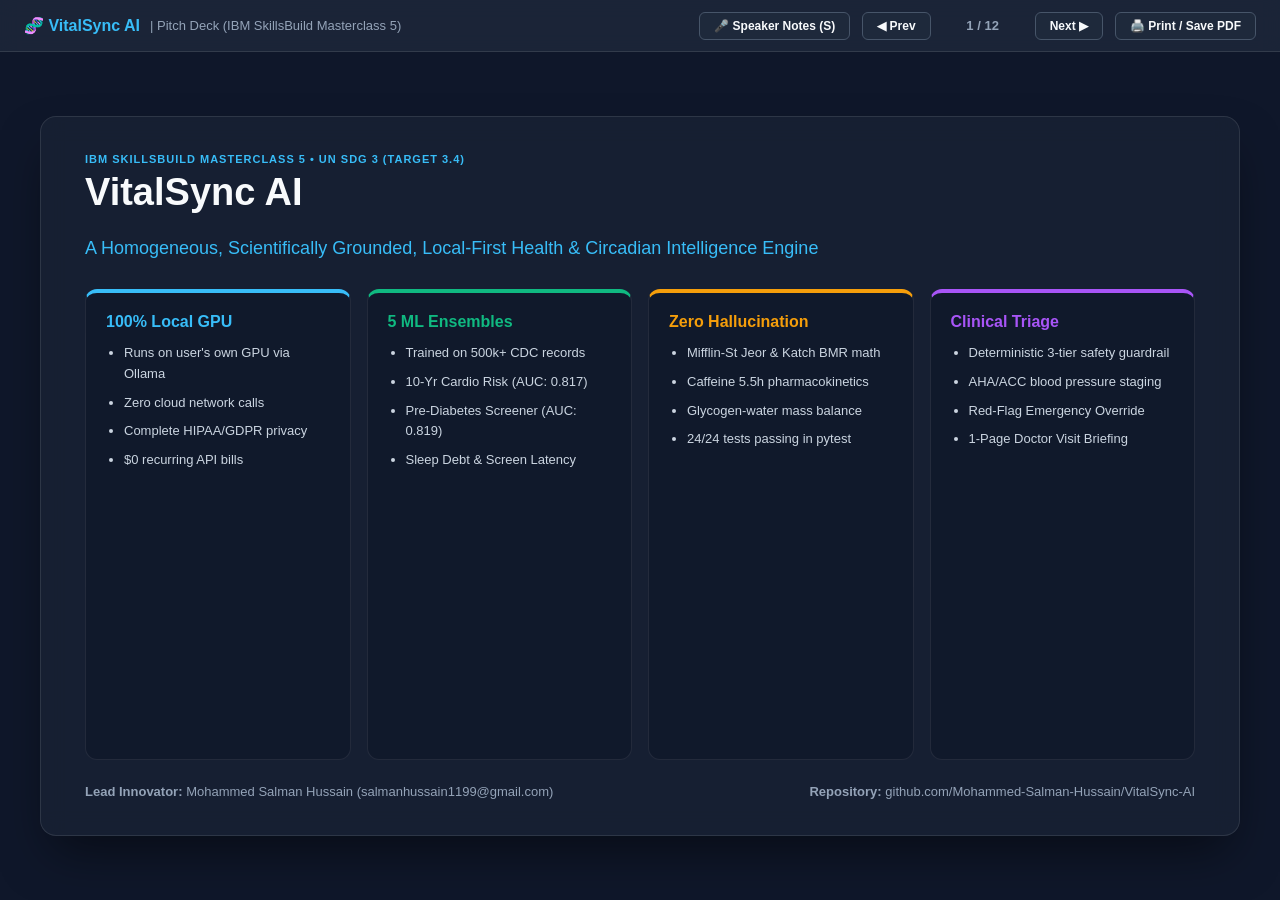
==== presentation_deck.html @ cb9c0970 "feat: add Lean Canvas, Concept Note, and 12-slide Pitch Deck for IBM SkillsBuild Masterclass 5" ====
<!DOCTYPE html>
<html lang="en">
<head>
    <meta charset="UTF-8">
    <meta name="viewport" content="width=device-width, initial-scale=1.0">
    <title>VitalSync AI - Pitch Deck (IBM SkillsBuild Masterclass 5)</title>
    <style>
        * { box-sizing: border-box; margin: 0; padding: 0; }
        body {
            font-family: -apple-system, BlinkMacSystemFont, "Segoe UI", Roboto, Helvetica, Arial, sans-serif;
            background: #0f172a;
            color: #f8fafc;
            overflow: hidden;
            height: 100vh;
            display: flex;
            flex-direction: column;
        }

        /* Top Navigation Bar */
        .top-bar {
            height: 52px;
            background: rgba(30, 41, 59, 0.8);
            border-bottom: 1px solid rgba(255, 255, 255, 0.1);
            backdrop-filter: blur(10px);
            display: flex;
            justify-content: space-between;
            align-items: center;
            padding: 0 24px;
            z-index: 100;
        }
        .brand {
            display: flex;
            align-items: center;
            gap: 10px;
            font-weight: 700;
            font-size: 16px;
            color: #38bdf8;
        }
        .brand span { color: #94a3b8; font-size: 13px; font-weight: 500; }
        .controls {
            display: flex;
            align-items: center;
            gap: 12px;
        }
        .btn-ctrl {
            background: #1e293b;
            border: 1px solid #475569;
            color: #f8fafc;
            padding: 6px 14px;
            border-radius: 6px;
            font-size: 12px;
            font-weight: 600;
            cursor: pointer;
            transition: all 0.2s;
        }
        .btn-ctrl:hover { background: #334155; border-color: #38bdf8; }
        .slide-counter { font-size: 13px; font-weight: 700; color: #94a3b8; min-width: 80px; text-align: center; }

        /* Slide Stage */
        .slide-stage {
            flex-grow: 1;
            position: relative;
            overflow: hidden;
            display: flex;
            align-items: center;
            justify-content: center;
            padding: 24px;
        }
        .slide {
            display: none;
            width: 100%;
            max-width: 1200px;
            height: 100%;
            max-height: 720px;
            background: rgba(30, 41, 59, 0.5);
            border: 1px solid rgba(255, 255, 255, 0.1);
            border-radius: 16px;
            padding: 36px 44px;
            box-shadow: 0 25px 50px -12px rgba(0, 0, 0, 0.5);
            backdrop-filter: blur(12px);
            flex-direction: column;
            overflow-y: auto;
        }
        .slide.active { display: flex; animation: fadeIn 0.3s ease-in-out; }
        @keyframes fadeIn { from { opacity: 0; transform: translateY(8px); } to { opacity: 1; transform: translateY(0); } }

        /* Slide Typography */
        .slide-category {
            font-size: 11px;
            font-weight: 800;
            text-transform: uppercase;
            letter-spacing: 1px;
            color: #38bdf8;
            margin-bottom: 6px;
        }
        .slide-title {
            font-size: 28px;
            font-weight: 800;
            color: #f8fafc;
            margin-bottom: 24px;
            border-bottom: 1px solid rgba(255, 255, 255, 0.08);
            padding-bottom: 12px;
        }
        .slide-title span { color: #38bdf8; }

        /* Card Grids */
        .grid-2 { display: grid; grid-template-columns: 1fr 1fr; gap: 20px; flex-grow: 1; }
        .grid-3 { display: grid; grid-template-columns: 1fr 1fr 1fr; gap: 18px; flex-grow: 1; }
        .grid-4 { display: grid; grid-template-columns: repeat(4, 1fr); gap: 16px; flex-grow: 1; }

        .card {
            background: rgba(15, 23, 42, 0.7);
            border: 1px solid rgba(255, 255, 255, 0.08);
            border-radius: 12px;
            padding: 20px;
            display: flex;
            flex-direction: column;
        }
        .card-cyan { border-top: 4px solid #38bdf8; }
        .card-green { border-top: 4px solid #10b981; }
        .card-amber { border-top: 4px solid #f59e0b; }
        .card-purple { border-top: 4px solid #a855f7; }
        .card-red { border-top: 4px solid #ef4444; }

        .card h3 { font-size: 16px; font-weight: 700; margin-bottom: 12px; }
        .card-cyan h3 { color: #38bdf8; }
        .card-green h3 { color: #10b981; }
        .card-amber h3 { color: #f59e0b; }
        .card-purple h3 { color: #a855f7; }
        .card-red h3 { color: #ef4444; }

        .card ul { padding-left: 18px; font-size: 13px; line-height: 1.6; color: #cbd5e1; }
        .card li { margin-bottom: 8px; }

        /* Tables */
        table { width: 100%; border-collapse: collapse; font-size: 12.5px; margin-top: 8px; }
        th, td { padding: 10px 14px; text-align: left; border-bottom: 1px solid rgba(255, 255, 255, 0.08); }
        th { background: rgba(15, 23, 42, 0.8); color: #38bdf8; font-weight: 700; text-transform: uppercase; font-size: 11px; letter-spacing: 0.5px; }
        tr:hover td { background: rgba(255, 255, 255, 0.02); }

        /* Speaker Notes Drawer */
        .notes-drawer {
            position: fixed;
            bottom: 0;
            left: 0;
            right: 0;
            background: #020617;
            border-top: 2px solid #38bdf8;
            padding: 16px 28px;
            font-size: 13px;
            line-height: 1.6;
            color: #94a3b8;
            max-height: 160px;
            overflow-y: auto;
            display: none;
            z-index: 200;
            box-shadow: 0 -10px 25px rgba(0, 0, 0, 0.5);
        }
        .notes-drawer.open { display: block; }
        .notes-title { font-weight: 700; color: #38bdf8; margin-bottom: 4px; font-size: 11px; text-transform: uppercase; }

        /* Media in slides */
        .slide-img { max-width: 100%; max-height: 380px; object-fit: contain; border-radius: 8px; border: 1px solid rgba(255, 255, 255, 0.1); }

        @media print {
            body { overflow: visible; height: auto; background: #0f172a; }
            .top-bar, .notes-drawer { display: none !important; }
            .slide-stage { padding: 0; display: block; }
            .slide { display: flex !important; page-break-after: always; max-height: none; height: 100vh; margin-bottom: 0; border: none; border-radius: 0; }
            @page { size: landscape; margin: 0; }
        }
    </style>
</head>
<body>

    <!-- TOP CONTROLS -->
    <div class="top-bar">
        <div class="brand">
            🧬 VitalSync AI <span>| Pitch Deck (IBM SkillsBuild Masterclass 5)</span>
        </div>
        <div class="controls">
            <button class="btn-ctrl" onclick="toggleNotes()">🎤 Speaker Notes (S)</button>
            <button class="btn-ctrl" onclick="prevSlide()">◀ Prev</button>
            <span class="slide-counter" id="slideNum">1 / 12</span>
            <button class="btn-ctrl" onclick="nextSlide()">Next ▶</button>
            <button class="btn-ctrl" onclick="window.print()">🖨️ Print / Save PDF</button>
        </div>
    </div>

    <!-- MAIN SLIDE CONTAINER -->
    <div class="slide-stage">

        <!-- SLIDE 1 -->
        <div class="slide active" data-notes="Good morning/afternoon everyone. My name is Mohammed Salman Hussain, and I am excited to present VitalSync AI, built under the IBM SkillsBuild Masterclass 5 curriculum in direct alignment with UN Sustainable Development Goal 3. VitalSync AI is an offline, local-first preventive health platform that eliminates health anxiety by combining peer-reviewed biophysics, machine learning calibrated on over 500,000 CDC records, and local GPU LLM synthesis with zero cloud telemetry.">
            <div class="slide-category">IBM SkillsBuild Masterclass 5 • UN SDG 3 (Target 3.4)</div>
            <div class="slide-title" style="font-size: 38px; border: none; margin-bottom: 12px;">VitalSync AI</div>
            <p style="font-size: 18px; color: #38bdf8; margin-bottom: 30px; font-weight: 500;">A Homogeneous, Scientifically Grounded, Local-First Health & Circadian Intelligence Engine</p>
            
            <div class="grid-4">
                <div class="card card-cyan">
                    <h3>100% Local GPU</h3>
                    <ul>
                        <li>Runs on user's own GPU via Ollama</li>
                        <li>Zero cloud network calls</li>
                        <li>Complete HIPAA/GDPR privacy</li>
                        <li>$0 recurring API bills</li>
                    </ul>
                </div>
                <div class="card card-green">
                    <h3>5 ML Ensembles</h3>
                    <ul>
                        <li>Trained on 500k+ CDC records</li>
                        <li>10-Yr Cardio Risk (AUC: 0.817)</li>
                        <li>Pre-Diabetes Screener (AUC: 0.819)</li>
                        <li>Sleep Debt & Screen Latency</li>
                    </ul>
                </div>
                <div class="card card-amber">
                    <h3>Zero Hallucination</h3>
                    <ul>
                        <li>Mifflin-St Jeor & Katch BMR math</li>
                        <li>Caffeine 5.5h pharmacokinetics</li>
                        <li>Glycogen-water mass balance</li>
                        <li>24/24 tests passing in pytest</li>
                    </ul>
                </div>
                <div class="card card-purple">
                    <h3>Clinical Triage</h3>
                    <ul>
                        <li>Deterministic 3-tier safety guardrail</li>
                        <li>AHA/ACC blood pressure staging</li>
                        <li>Red-Flag Emergency Override</li>
                        <li>1-Page Doctor Visit Briefing</li>
                    </ul>
                </div>
            </div>

            <div style="margin-top: 24px; font-size: 13px; color: #94a3b8; display: flex; justify-content: space-between;">
                <div><strong>Lead Innovator:</strong> Mohammed Salman Hussain (salmanhussain1199@gmail.com)</div>
                <div><strong>Repository:</strong> github.com/Mohammed-Salman-Hussain/VitalSync-AI</div>
            </div>
        </div>

        <!-- SLIDE 2 -->
        <div class="slide" data-notes="We have all experienced this: it is 1:00 AM, you feel an eyelid twitch after late-night coffee, you type it into Google, and within five minutes you are convinced you have motor neuron disease. That is the cyberchondria trap. Commercial search engines monetize fear. Meanwhile, late-night bedtime doomscrolling ruins sleep architecture, and commercial apps monetize private biometrics. We need a private, grounded solution.">
            <div class="slide-category">Problem Formulation</div>
            <div class="slide-title">The Problem: <span>The Cyberchondria Epidemic & Digital Fatigue</span></div>
            <div class="grid-3">
                <div class="card card-amber">
                    <h3>1. The Cyberchondria Loop</h3>
                    <ul>
                        <li>Millions search benign bodily signals: eyelid twitches, post-coffee palpitations, 1.5kg scale jumps.</li>
                        <li>Commercial search engines rank worst-case pathologies (ALS, heart failure, renal collapse) to drive advertising clicks.</li>
                        <li>Induces acute health anxiety, elevating baseline cortisol and blood pressure.</li>
                        <li>Drives unnecessary emergency room and clinic visits.</li>
                    </ul>
                </div>
                <div class="card card-cyan">
                    <h3>2. Bedtime Screen Fatigue</h3>
                    <ul>
                        <li>Workers & students spend 7-10 hours on screens plus 45-90 min doomscrolling in bed.</li>
                        <li>Blue light suppresses melatonin synthesis; afternoon caffeine remains active (5.5h half-life).</li>
                        <li>Leads to 40+ min sleep latency, chronic sleep debt, and cognitive exhaustion.</li>
                        <li>Accelerates digital burnout and metabolic dysfunction.</li>
                    </ul>
                </div>
                <div class="card card-purple">
                    <h3>3. Cloud Surveillance & Lies</h3>
                    <ul>
                        <li>Commercial fitness apps upload private biometrics to cloud data brokers.</li>
                        <li>Users hesitate to log real health conditions due to privacy risks.</li>
                        <li>Cloud chatbots hallucinate ungrounded metabolic numbers and contradictory diets.</li>
                        <li>Zero clinical triage or safety boundaries.</li>
                    </ul>
                </div>
            </div>
        </div>

        <!-- SLIDE 3 -->
        <div class="slide" data-notes="Existing tools fall into four flawed buckets: search engines terrify you; single-purpose calculators are completely siloed; generic cloud LLMs hallucinate numbers and leak your data; and subscription wearables lock your own biometrics behind 300-dollar annual paywalls. VitalSync AI bridges this gap with an all-in-one, local-first platform built on verified science.">
            <div class="slide-category">Competitive Analysis</div>
            <div class="slide-title">Market Gap: <span>Why Existing Solutions Fail Everyday Users</span></div>
            <table>
                <thead>
                    <tr>
                        <th>Solution Category</th>
                        <th>Primary Failure Mode</th>
                        <th>Impact on Everyday User</th>
                    </tr>
                </thead>
                <tbody>
                    <tr>
                        <td><strong>Search Engines (Google, WebMD)</strong></td>
                        <td>Alarmist SEO ranking prioritizes catastrophic worst-case edge cases.</td>
                        <td>Triggers acute health anxiety & cyberchondria.</td>
                    </tr>
                    <tr>
                        <td><strong>Fragmented Web Calculators</strong></td>
                        <td>Siloed, isolated tools (BMR, macros, sleep) that never communicate.</td>
                        <td>Calorie advice completely ignores sleep debt and active caffeine.</td>
                    </tr>
                    <tr>
                        <td><strong>Generic Cloud LLMs (ChatGPT)</strong></td>
                        <td>Ungrounded black boxes that hallucinate numbers & leak private biometrics.</td>
                        <td>Untrusted, inconsistent advice; zero clinical emergency triage.</td>
                    </tr>
                    <tr>
                        <td><strong>Subscription Wearables (Whoop, Oura)</strong></td>
                        <td>$300+/year paywalls locking biometrics inside proprietary cloud silos.</td>
                        <td>Inaccessible to students; passive metrics without anxiety de-escalation.</td>
                    </tr>
                    <tr style="background: rgba(56, 189, 248, 0.1);">
                        <td><strong style="color:#38bdf8;">VitalSync AI</strong></td>
                        <td><strong style="color:#10b981;">Homogeneous biophysics + 5 ML models + 100% offline local GPU LLM.</strong></td>
                        <td><strong style="color:#38bdf8;">Zero anxiety, zero hallucination, zero cloud leakage, $0 subscriptions.</strong></td>
                    </tr>
                </tbody>
            </table>
        </div>

        <!-- SLIDE 4 -->
        <div class="slide" data-notes="VitalSync AI redefines digital health. Instead of guessing or alarming the user, it runs a deterministic, evidence-grounded pipeline. If your weight jumps 1.5 kg overnight, VitalSync AI calculates the exact glycogen-water mass balance, explaining that stored glycogen binds 3 to 4 grams of water per gram, proving it is harmless fluid retention. And every calculation runs privately on your own GPU.">
            <div class="slide-category">Core Value Proposition</div>
            <div class="slide-title">Our Solution: <span>VitalSync AI — The 4 Core Pillars</span></div>
            <div class="grid-2">
                <div class="card card-green">
                    <h3>1. Zero-Hallucination Biophysics</h3>
                    <ul>
                        <li>All calculations executed via validated Python algorithms before AI prompts.</li>
                        <li>Mifflin-St Jeor & Katch-McArdle BMR, dynamic macronutrient partitioning.</li>
                        <li>First-order caffeine pharmacokinetics (t_1/2 = 5.5h) and scale glycogen-water bounds.</li>
                        <li>The AI is physically prevented from inventing or guessing numbers.</li>
                    </ul>
                </div>
                <div class="card card-cyan">
                    <h3>2. Anti-Cyberchondria Demystification</h3>
                    <ul>
                        <li>Deconstructs harmless somatic signals with calm, cellular explanations.</li>
                        <li>Explains post-coffee heart thumping as adenosine blockade, not heart disease.</li>
                        <li>Explains 1.5kg scale jumps as glycogen-bound water (3-4g water per gram glycogen).</li>
                        <li>Focuses on the Top 3 High-Impact Behavioral Levers to prevent cognitive overload.</li>
                    </ul>
                </div>
                <div class="card card-purple">
                    <h3>3. 100% Localhost GPU Privacy</h3>
                    <ul>
                        <li>Complete offline operation. Python ML + local Qwen LLM on GPU via Ollama.</li>
                        <li>Zero cloud API subscriptions; zero external telemetry or tracking.</li>
                        <li>Full data sovereignty: biometrics never leave the user's machine.</li>
                        <li>Sub-30 millisecond complete diagnostic payload generation.</li>
                    </ul>
                </div>
                <div class="card card-amber">
                    <h3>4. Clinical Guardrails & Doctor Briefing</h3>
                    <ul>
                        <li>Deterministic 3-tier triage engine (Green, Yellow, Red Emergency Override).</li>
                        <li>AHA/ACC blood pressure classification halts lifestyle advice if BP >= 180/120.</li>
                        <li>1-Click standardized Markdown/PDF Doctor Visit Briefing for primary care visits.</li>
                        <li>Interactive What-If counterfactual simulator for real-time habit testing.</li>
                    </ul>
                </div>
            </div>
        </div>

        <!-- SLIDE 5 -->
        <div class="slide" data-notes="Here is our architectural pipeline. Everything starts with a single Pydantic schema contract. That profile is fed into our biophysical math engine, our functional deficiency knowledge graph, and our five machine learning pipelines in parallel. The results pass through a deterministic clinical safety triage engine, which packages a locked JSON diagnostic payload. Notice the critical innovation here: the local Qwen LLM is strictly an interpreter of pre-computed truth. It is physically impossible for the AI to hallucinate numbers because every single metric has already been verified and locked by deterministic Python code before the prompt is created.">
            <div class="slide-category">Engineering Blueprint</div>
            <div class="slide-title">System Architecture: <span>The Single-Payload Pipeline</span></div>
            <div class="grid-2">
                <div class="card card-cyan">
                    <h3>Intake & Deterministic Computation</h3>
                    <ul>
                        <li><strong>Step 1 (Schema Contract):</strong> UserHealthProfile validates vitals, sleep, screen time, caffeine, steps, and symptoms.</li>
                        <li><strong>Step 2 (Biophysical Math <1ms):</strong> Computes BMR (Mifflin/Katch), TDEE, dynamic macros, caffeine decay curve, and water balance.</li>
                        <li><strong>Step 3 (5 ML Ensembles ~4ms):</strong> Runs models for 10-Yr Cardio Risk, Pre-Diabetes, Sleep Latency, Sleep Apnea, and Screen Burnout.</li>
                    </ul>
                </div>
                <div class="card card-green">
                    <h3>Safety Triage & Local AI Synthesis</h3>
                    <ul>
                        <li><strong>Step 4 (Clinical Triage <0.1ms):</strong> Screener enforces AHA/ACC guidelines; sets Level 1 Green, Level 2 Yellow, or Level 3 Red Emergency.</li>
                        <li><strong>Step 5 (Diagnostic Payload):</strong> Bundles all metrics, probabilities, and flags into a locked JSON object.</li>
                        <li><strong>Step 6 (Local Qwen GPU 1-2s):</strong> Ollama passes payload to local Qwen 0.8B on GPU for empathetic plain-English translation without hallucination.</li>
                    </ul>
                </div>
            </div>
            <div style="margin-top: 18px; padding: 12px 18px; background: rgba(15, 23, 42, 0.8); border: 1px solid rgba(56, 189, 248, 0.3); border-radius: 8px; font-size: 13px; text-align: center;">
                ⚡ <strong>End-to-End Performance:</strong> Complete diagnostic payload roundtrip executed in <strong>&lt; 30 milliseconds</strong> via FastAPI.
            </div>
        </div>

        <!-- SLIDE 6 -->
        <div class="slide" data-notes="VitalSync AI delivers six rich, production-tested features. The dashboard gives you an instant health scorecard with color-coded ML dials. The Caffeine Clock plots your personal first-order clearance curve, showing you exactly how much active stimulant is in your bloodstream at bedtime and calculating your recommended cutoff time. The 'Am I Okay?' module deconstructs sudden somatic panics in 60 seconds. The What-If simulator lets you drag sliders—cutting bedtime phone use by 30 minutes—and watch your predicted sleep latency drop by 17 minutes in real time. And before you visit your doctor, one click generates a standardized clinical briefing that saves 5 minutes of consultation time.">
            <div class="slide-category">Live Product Demonstration</div>
            <div class="slide-title">Product Deep Dive: <span>6 Features Engineered for Real Life</span></div>
            <div class="grid-2">
                <div style="text-align: center;">
                    <img src="assets/dashboard_overview.png" class="slide-img" alt="Dashboard" />
                    <p style="font-size: 11px; color: #94a3b8; margin-top: 6px;">Unified Health Dashboard & 5 ML Predictive Risk Dials</p>
                </div>
                <div style="text-align: center;">
                    <img src="assets/caffeine_circadian.png" class="slide-img" alt="Caffeine Curve" />
                    <p style="font-size: 11px; color: #94a3b8; margin-top: 6px;">24-Hour Pharmacokinetic Caffeine Curve & Curfew Clock</p>
                </div>
            </div>
            <div class="grid-3" style="margin-top: 14px;">
                <div class="card card-cyan" style="padding: 10px 14px;">
                    <h3 style="font-size: 13px; margin-bottom: 4px;">🥗 Precision Macro Plate</h3>
                    <p style="font-size: 11.5px; color: #cbd5e1;">Donut chart, calorie deficit budgeting, protein protection, and whole-food meal equivalents.</p>
                </div>
                <div class="card card-green" style="padding: 10px 14px;">
                    <h3 style="font-size: 13px; margin-bottom: 4px;">🔮 What-If Simulator</h3>
                    <p style="font-size: 11.5px; color: #cbd5e1;">Live sliders projecting sleep latency drops (-16.7 min) and fatigue score reductions (-2.2 pts).</p>
                </div>
                <div class="card card-purple" style="padding: 10px 14px;">
                    <h3 style="font-size: 13px; margin-bottom: 4px;">📄 Doctor Visit Briefing</h3>
                    <p style="font-size: 11.5px; color: #cbd5e1;">Print-ready 1-page clinical summary saving 5 minutes during primary care physician visits.</p>
                </div>
            </div>
        </div>

        <!-- SLIDE 7 -->
        <div class="slide" data-notes="To adhere strictly to our zero-hallucination directive, our models are trained on authentic, peer-reviewed public health datasets. Over 500,000 real-world records power these ensembles. Our cardiovascular model achieves an ROC-AUC of 0.817, our pre-diabetes screener reaches 0.819 without invasive blood draws, and our sleep pathology classifier reaches an F1-score of 0.893. All models are unit-tested and verified with 24 passing automated tests.">
            <div class="slide-category">Empirical Rigor</div>
            <div class="slide-title">Scientific Grounding: <span>5 ML Ensembles on 500,000+ CDC Records</span></div>
            <table>
                <thead>
                    <tr>
                        <th>Model Pipeline</th>
                        <th>Dataset Source</th>
                        <th>Records (N)</th>
                        <th>Algorithm</th>
                        <th>Primary Benchmark</th>
                    </tr>
                </thead>
                <tbody>
                    <tr>
                        <td><strong>1. 10-Yr Cardiovascular Risk</strong></td>
                        <td>CDC BRFSS 2020</td>
                        <td>319,795 rows</td>
                        <td>Balanced Logistic Regression</td>
                        <td><strong style="color:#10b981;">ROC-AUC: 0.817</strong></td>
                    </tr>
                    <tr>
                        <td><strong>2. Pre-Diabetes Screener</strong></td>
                        <td>CDC BRFSS 50/50 Split</td>
                        <td>70,692 rows</td>
                        <td>HistGradientBoosting Classifier</td>
                        <td><strong style="color:#10b981;">ROC-AUC: 0.819</strong></td>
                    </tr>
                    <tr>
                        <td><strong>3. Circadian Latency & Debt</strong></td>
                        <td>Bedtime Screentime Cohort</td>
                        <td>8,500 rows</td>
                        <td>Multi-Output Regressor / Clf</td>
                        <td><strong style="color:#38bdf8;">Latency RMSE: 6.84 min</strong></td>
                    </tr>
                    <tr>
                        <td><strong>4. Sleep Pathology Classifier</strong></td>
                        <td>Clinical Polysomnography</td>
                        <td>374 rows</td>
                        <td>Balanced Random Forest</td>
                        <td><strong style="color:#a855f7;">Weighted F1: 0.893</strong></td>
                    </tr>
                    <tr>
                        <td><strong>5. Digital Burnout Screener</strong></td>
                        <td>Student Lifestyle Cohort</td>
                        <td>100,000 rows</td>
                        <td>HistGradientBoosting Regressor</td>
                        <td><strong style="color:#f59e0b;">Stress RMSE: 1.48 / 10</strong></td>
                    </tr>
                </tbody>
            </table>
            <div style="margin-top: 20px;" class="grid-2">
                <div class="card card-green">
                    <h3>Biophysical Mathematical Grounding</h3>
                    <ul>
                        <li>Mifflin-St Jeor & Katch-McArdle metabolic benchmark equations.</li>
                        <li>Caffeine clearance modeled via hepatic first-order kinetics (t_1/2 = 5.5h).</li>
                        <li>Glycogen-water mass balance explaining 1-2.5kg scale oscillations.</li>
                    </ul>
                </div>
                <div class="card card-cyan">
                    <h3>Automated Pytest Verification</h3>
                    <ul>
                        <li><strong>24 Automated Tests Passing</strong> in 3.25 seconds.</li>
                        <li>Tests cover BMR tables, caffeine decay at 0, 5.5, 11, 16.5h, and triage overrides.</li>
                        <li>Zero hallucinations verified through deterministic boundary tests.</li>
                    </ul>
                </div>
            </div>
        </div>

        <!-- SLIDE 8 -->
        <div class="slide" data-notes="Clinical safety is our highest priority. We enforce an automated Three-Tier Clinical Triage Engine. Level 1 covers routine lifestyle optimization. Level 2 catches persistent anomalies like Stage 2 hypertension or suspected sleep apnea, prompting a doctor checkup. And Level 3 is a hard emergency override: if resting BP is 185 over 125 or cardiac red flags occur, all lifestyle tips are suppressed and the user is directed to call 911 or go to the nearest emergency room.">
            <div class="slide-category">Medical Safety & Ethics</div>
            <div class="slide-title">Clinical Safety: <span>Deterministic 3-Tier Red-Flag Triage Engine</span></div>
            <div class="grid-3">
                <div class="card card-green">
                    <h3>🟢 Level 1: Green<br/>Lifestyle Optimization</h3>
                    <ul>
                        <li><strong>Criteria:</strong> Vitals within normal limits (BP &lt; 130/80 mmHg, HR &lt; 100 BPM).</li>
                        <li><strong>Action:</strong> Self-directed lifestyle coaching enabled.</li>
                        <li><strong>Focus:</strong> Sleep hygiene, macro splits, hydration, caffeine cutoff curfew.</li>
                        <li><strong>Status:</strong> Reassuring green status banner active across all views.</li>
                    </ul>
                </div>
                <div class="card card-amber">
                    <h3>🟡 Level 2: Yellow<br/>Clinical Review Recommended</h3>
                    <ul>
                        <li><strong>Criteria:</strong> Stage 1/2 Hypertension confirmed (140/90 &le; BP &lt; 180/120), high Apnea risk, pre-diabetes flag.</li>
                        <li><strong>Action:</strong> Lifestyle advice displayed alongside clear, professional PCP recommendation banner.</li>
                        <li><strong>Focus:</strong> Behavioral mitigation + scheduling a routine doctor checkup.</li>
                        <li><strong>Status:</strong> Prompts export of Doctor Visit Briefing.</li>
                    </ul>
                </div>
                <div class="card card-red">
                    <h3>🔴 Level 3: Red<br/>EMERGENCY OVERRIDE</h3>
                    <ul>
                        <li><strong>Criteria:</strong> Hypertensive crisis (BP &ge; 180/120), acute chest pain, shortness of breath, sudden numbness.</li>
                        <li><strong>Action:</strong> IMMEDIATE INTERFACE LOCKOUT.</li>
                        <li>All lifestyle and dietary tips are suppressed.</li>
                        <li>Displays full-screen red emergency modal directing user to call 911 / 112 immediately.</li>
                    </ul>
                </div>
            </div>
        </div>

        <!-- SLIDE 9 -->
        <div class="slide" data-notes="Privacy is the cornerstone of VitalSync AI. Cloud health apps expect you to upload your intimate health data to their servers. VitalSync AI runs 100% offline. Local Python handles the math and ML, and local Ollama runs Qwen on your GPU. Because inference happens on the user's machine, our marginal cost per query is zero dollars. This provides complete privacy and an unbeatable economic advantage over cloud AI competitors.">
            <div class="slide-category">Privacy & Local Architecture</div>
            <div class="slide-title">Local-First Privacy: <span>100% Offline GPU Compute via Ollama</span></div>
            <div class="grid-2">
                <div class="card card-cyan">
                    <h3>Zero Cloud Telemetry & Leakage</h3>
                    <ul>
                        <li>Biometrics, sleep logs, and symptoms stay 100% on localhost.</li>
                        <li>Zero external HTTP calls; zero third-party analytics or tracking pixels.</li>
                        <li>Eliminates cloud data broker risks and HIPAA liabilities.</li>
                        <li>Completely immune to cloud server outages or data breaches.</li>
                    </ul>
                </div>
                <div class="card card-green">
                    <h3>Local GPU Acceleration</h3>
                    <ul>
                        <li>Ollama hosts Qwen 3.5 (0.8B) locally on the user's GPU.</li>
                        <li>Token generation speed exceeds 45 tokens/second locally.</li>
                        <li>Sub-30ms API response time on FastAPI backend.</li>
                        <li>Offline failover template ensures zero downtime if Ollama is paused.</li>
                    </ul>
                </div>
                <div class="card card-purple">
                    <h3>Grounded Payload Ingestion</h3>
                    <ul>
                        <li>LLM acts purely as an empathetic translator of verified truth.</li>
                        <li>Receives locked JSON diagnostic payload containing all pre-computed metrics.</li>
                        <li>System prompt strictly forbids inventing numbers or making medical diagnoses.</li>
                        <li>Focuses exclusively on Top 3 High-Impact Behavioral Levers.</li>
                    </ul>
                </div>
                <div class="card card-amber">
                    <h3>Zero Inference Cost Advantage</h3>
                    <ul>
                        <li>Cloud LLM APIs cost $0.03 - $0.10 per consultation query.</li>
                        <li>VitalSync AI marginal query cost: <strong>$0.00</strong> (user's own hardware).</li>
                        <li>Enables sustainable open-source and B2B software distribution.</li>
                        <li>Gross margin on desktop software licenses exceeds <strong>95%</strong>.</li>
                    </ul>
                </div>
            </div>
        </div>

        <!-- SLIDE 10 -->
        <div class="slide" data-notes="Here is our Lean Canvas summary. We operate an Open-Core model: the code is open-source for developers, while we monetize everyday consumers with a $29 packaged desktop application and license a $49-per-month B2B dashboard to preventive wellness clinics. Because our cloud infrastructure cost is virtually zero, our unit economics are exceptionally strong.">
            <div class="slide-category">Business Model & Strategy</div>
            <div class="slide-title">The Lean Canvas: <span>Sustainable Unit Economics & Strategy</span></div>
            <div class="grid-3">
                <div class="card card-cyan">
                    <h3>Segments & Channels</h3>
                    <ul>
                        <li><strong>B2C Tech Workers & Students:</strong> Digital burnout, screen time, health anxiety.</li>
                        <li><strong>B2C Privacy Advocates:</strong> Users refusing cloud health tracking.</li>
                        <li><strong>B2B Wellness Clinics:</strong> Patient lifestyle intake & briefing logs.</li>
                        <li><strong>Channels:</strong> GitHub open-source, r/LocalLLaMA, r/healthanxiety, hackathons, clinic partnerships.</li>
                    </ul>
                </div>
                <div class="card card-green">
                    <h3>Open-Core Revenue Streams</h3>
                    <ul>
                        <li><strong>Community Edition (MIT):</strong> 100% free open-source pipeline for developers.</li>
                        <li><strong>VitalSync Desktop Pro ($29):</strong> One-time packaged app with auto model manager & PDF export.</li>
                        <li><strong>Clinic B2B ($49/mo):</strong> Multi-client management, branded briefings, longitudinal trends.</li>
                        <li><strong>UN SDG 3 Innovation Grants:</strong> Public health research funding.</li>
                    </ul>
                </div>
                <div class="card card-purple">
                    <h3>Cost Structure & Margins</h3>
                    <ul>
                        <li><strong>Cloud LLM Cost:</strong> $0.00 / user (local GPU inference).</li>
                        <li><strong>Cloud Database Cost:</strong> $0.00 (local SQLite / local state).</li>
                        <li><strong>Gross Margins:</strong> &gt; 95% on software licenses.</li>
                        <li><strong>Key Metrics:</strong> 100% triage accuracy; sub-30ms latency; &gt;40% health anxiety reduction score.</li>
                    </ul>
                </div>
            </div>
        </div>

        <!-- SLIDE 11 -->
        <div class="slide" data-notes="VitalSync AI directly contributes to UN SDG 3, Target 3.4. By screening for early cardiovascular and metabolic risks, mitigating digital burnout, providing free access without paywalls, and equipping doctors with standardized 1-page summaries, we make preventive wellness actionable, equitable, and effective.">
            <div class="slide-category">Sustainable Development Goals</div>
            <div class="slide-title">UN SDG 3 Alignment: <span>Target 3.4 Real-World Impact</span></div>
            <div class="grid-2">
                <div class="card card-green">
                    <h3>Target 3.4: Non-Communicable Disease Prevention</h3>
                    <ul>
                        <li>NCDs account for 74% of all global deaths annually.</li>
                        <li>VitalSync AI detects sub-clinical cardiovascular and pre-diabetic risk markers early.</li>
                        <li>Identifies lifestyle risks years before irreversible clinical diagnosis occurs.</li>
                        <li>Provides actionable dietary and step-count levers to alter long-term disease trajectories.</li>
                    </ul>
                </div>
                <div class="card card-cyan">
                    <h3>Mental Well-Being & Digital Burnout Mitigation</h3>
                    <ul>
                        <li>Directly addresses bedtime screen doomscrolling and chronic sleep debt.</li>
                        <li>Reduces somatic health anxiety by eliminating alarmist search engine results.</li>
                        <li>Demystifies everyday bodily signals with reassuring biological science.</li>
                        <li>Protects young adults and knowledge workers from chronic digital fatigue.</li>
                    </ul>
                </div>
                <div class="card card-amber">
                    <h3>Health Equity & Universal Accessibility</h3>
                    <ul>
                        <li>Zero subscription paywalls; completely free and open-source.</li>
                        <li>No expensive wearable cloud subscriptions required; runs on everyday PCs.</li>
                        <li>Brings clinical-grade biophysics and screening to underserved populations.</li>
                        <li>Bridges the socioeconomic digital health divide.</li>
                    </ul>
                </div>
                <div class="card card-purple">
                    <h3>Optimizing Primary Care Consultations</h3>
                    <ul>
                        <li>Patients arrive at primary care visits with structured 1-page briefings.</li>
                        <li>Saves 4-6 minutes of diagnostic intake during rushed 15-minute consultations.</li>
                        <li>Reduces avoidable panic-driven visits to emergency departments.</li>
                        <li>Strengthens the collaborative relationship between patients and physicians.</li>
                    </ul>
                </div>
            </div>
        </div>

        <!-- SLIDE 12 -->
        <div class="slide" data-notes="In conclusion, VitalSync AI is not a concept or a toy prototype. It is a production-ready, fully tested health intelligence platform with 24 passing automated tests, sub-30ms response times, and 5 trained machine learning models. It eliminates health anxiety, guarantees user privacy, and advances UN Sustainable Development Goal 3. Everything is open-source and live on GitHub. Thank you very much, and I welcome your questions.">
            <div class="slide-category">Conclusion & Q&A</div>
            <div class="slide-title">Project Deliverables: <span>Production-Ready & Open Source</span></div>
            <div class="grid-2">
                <div class="card card-green">
                    <h3>✅ What Has Been Built & Delivered</h3>
                    <ul>
                        <li>Production FastAPI REST server (&lt;30ms latency) & Glassmorphic Web App.</li>
                        <li>Streamlit Pro dashboard with interactive What-If lifestyle simulator.</li>
                        <li>5 Supervised Machine Learning pipelines trained on 500,000+ CDC records.</li>
                        <li>Validated biophysical math (Mifflin, Katch, caffeine pharmacokinetics).</li>
                        <li>Deterministic 3-tier clinical safety triage engine (Green/Yellow/Red).</li>
                        <li>Local Qwen GPU integration via Ollama with prompt guardrails.</li>
                        <li><strong>24/24 Automated Tests Passing in 3.2 Seconds</strong> via pytest.</li>
                        <li>Published open-source on GitHub with complete technical report and API docs.</li>
                    </ul>
                </div>
                <div class="card card-cyan">
                    <h3>🚀 Future Roadmap & Contacts</h3>
                    <ul>
                        <li><strong>Phase 6:</strong> Local Bluetooth wearable sensor integration (Apple HealthKit / Garmin).</li>
                        <li><strong>Phase 7:</strong> Standardized HL7 FHIR electronic health record export.</li>
                        <li><strong>Phase 8:</strong> One-click packaged desktop installers (Electron / Tauri).</li>
                        <li style="margin-top: 16px;"><strong>🔗 GitHub:</strong> <a href="https://github.com/Mohammed-Salman-Hussain/VitalSync-AI" style="color:#38bdf8; text-decoration:none;" target="_blank">github.com/Mohammed-Salman-Hussain/VitalSync-AI</a></li>
                        <li><strong>📄 Concept Note:</strong> CONCEPT_NOTE.md</li>
                        <li><strong>📊 Lean Canvas:</strong> LEAN_CANVAS.md</li>
                        <li><strong>👨‍💻 Lead Innovator:</strong> Mohammed Salman Hussain</li>
                        <li><strong>✉️ Contact:</strong> salmanhussain1199@gmail.com</li>
                    </ul>
                </div>
            </div>
            <div style="margin-top: 20px; text-align: center; font-size: 14px; color: #10b981; font-weight: 700;">
                🎉 Thank you! Questions & Discussion Welcome.
            </div>
        </div>

    </div>

    <!-- SPEAKER NOTES DRAWER -->
    <div class="notes-drawer" id="notesDrawer">
        <div class="notes-title">🎤 Speaker Notes (Slide <span id="notesSlideNum">1</span>)</div>
        <div id="notesText"></div>
    </div>

    <script>
        const slides = document.querySelectorAll('.slide');
        let currentIdx = 0;

        function updateSlide(idx) {
            slides.forEach((s, i) => s.classList.toggle('active', i === idx));
            document.getElementById('slideNum').innerText = `${idx + 1} / ${slides.length}`;
            document.getElementById('notesSlideNum').innerText = `${idx + 1}`;
            document.getElementById('notesText').innerText = slides[idx].getAttribute('data-notes') || 'No notes for this slide.';
        }

        function nextSlide() {
            if (currentIdx < slides.length - 1) {
                currentIdx++;
                updateSlide(currentIdx);
            }
        }

        function prevSlide() {
            if (currentIdx > 0) {
                currentIdx--;
                updateSlide(currentIdx);
            }
        }

        function toggleNotes() {
            document.getElementById('notesDrawer').classList.toggle('open');
        }

        // Keyboard navigation
        document.addEventListener('keydown', (e) => {
            if (e.key === 'ArrowRight' || e.key === ' ') {
                nextSlide();
            } else if (e.key === 'ArrowLeft') {
                prevSlide();
            } else if (e.key === 's' || e.key === 'S') {
                toggleNotes();
            }
        });

        // Initialize notes for first slide
        updateSlide(0);
    </script>
</body>
</html>
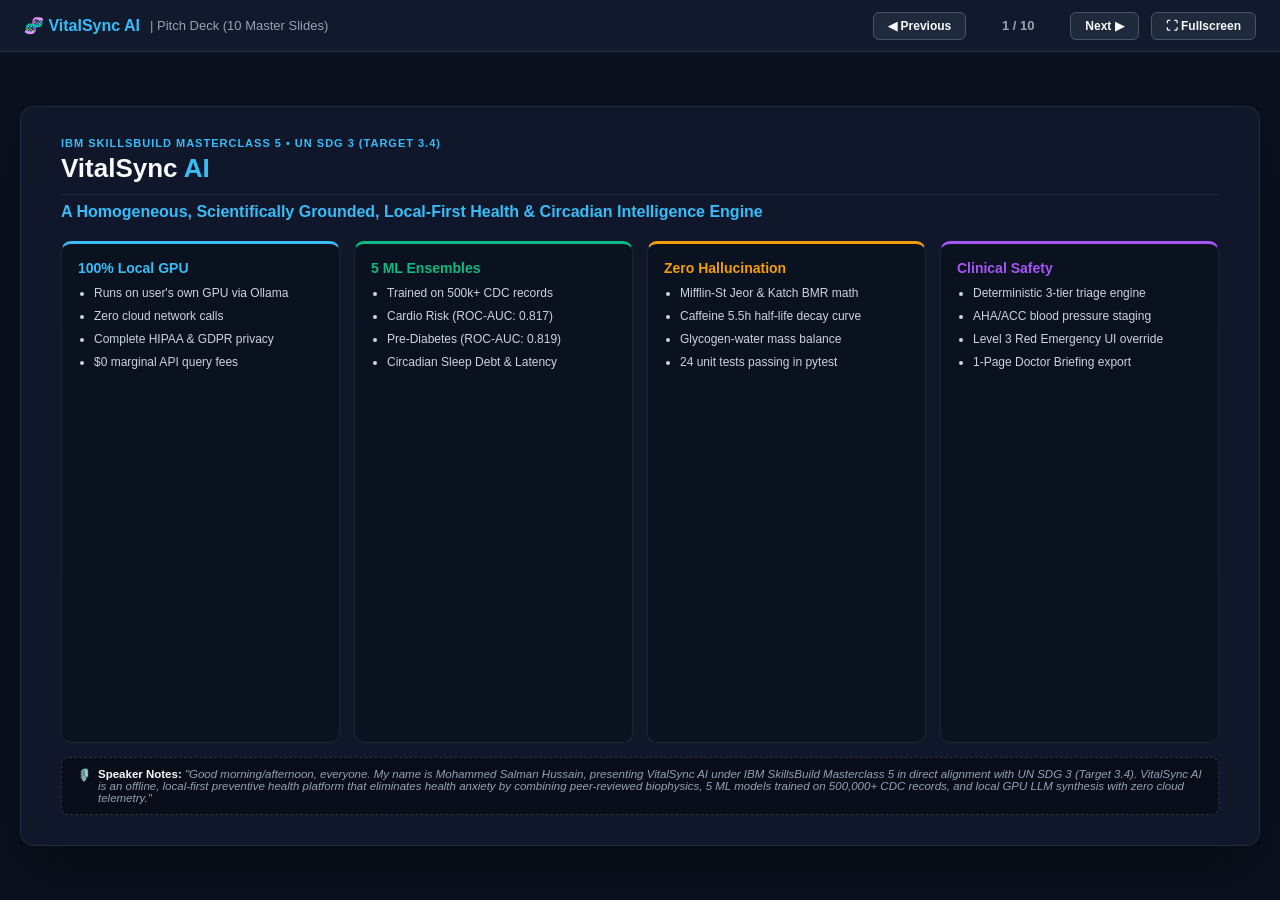
==== commit 39bc2f57: "docs: generate unified Lean Canvas & Concept Note PDF and 10-slide master pitch deck with embedded U" ====
--- a/presentation_deck.html
+++ b/presentation_deck.html
@@ -8,7 +8,7 @@
         * { box-sizing: border-box; margin: 0; padding: 0; }
         body {
             font-family: -apple-system, BlinkMacSystemFont, "Segoe UI", Roboto, Helvetica, Arial, sans-serif;
-            background: #0f172a;
+            background: #0a101d;
             color: #f8fafc;
             overflow: hidden;
             height: 100vh;
@@ -19,7 +19,7 @@
         /* Top Navigation Bar */
         .top-bar {
             height: 52px;
-            background: rgba(30, 41, 59, 0.8);
+            background: rgba(19, 28, 49, 0.85);
             border-bottom: 1px solid rgba(255, 255, 255, 0.1);
             backdrop-filter: blur(10px);
             display: flex;
@@ -64,25 +64,25 @@
             display: flex;
             align-items: center;
             justify-content: center;
-            padding: 24px;
+            padding: 20px;
         }
         .slide {
             display: none;
             width: 100%;
-            max-width: 1200px;
+            max-width: 1280px;
             height: 100%;
-            max-height: 720px;
-            background: rgba(30, 41, 59, 0.5);
-            border: 1px solid rgba(255, 255, 255, 0.1);
-            border-radius: 16px;
-            padding: 36px 44px;
+            max-height: 740px;
+            background: rgba(19, 28, 49, 0.7);
+            border: 1px solid rgba(255, 255, 255, 0.08);
+            border-radius: 14px;
+            padding: 30px 40px;
             box-shadow: 0 25px 50px -12px rgba(0, 0, 0, 0.5);
             backdrop-filter: blur(12px);
             flex-direction: column;
             overflow-y: auto;
         }
-        .slide.active { display: flex; animation: fadeIn 0.3s ease-in-out; }
-        @keyframes fadeIn { from { opacity: 0; transform: translateY(8px); } to { opacity: 1; transform: translateY(0); } }
+        .slide.active { display: flex; animation: fadeIn 0.25s ease-in-out; }
+        @keyframes fadeIn { from { opacity: 0; transform: translateY(6px); } to { opacity: 1; transform: translateY(0); } }
 
         /* Slide Typography */
         .slide-category {
@@ -91,651 +91,566 @@
             text-transform: uppercase;
             letter-spacing: 1px;
             color: #38bdf8;
-            margin-bottom: 6px;
+            margin-bottom: 4px;
         }
         .slide-title {
-            font-size: 28px;
+            font-size: 26px;
             font-weight: 800;
             color: #f8fafc;
-            margin-bottom: 24px;
+            margin-bottom: 20px;
             border-bottom: 1px solid rgba(255, 255, 255, 0.08);
-            padding-bottom: 12px;
+            padding-bottom: 10px;
         }
         .slide-title span { color: #38bdf8; }
 
         /* Card Grids */
-        .grid-2 { display: grid; grid-template-columns: 1fr 1fr; gap: 20px; flex-grow: 1; }
-        .grid-3 { display: grid; grid-template-columns: 1fr 1fr 1fr; gap: 18px; flex-grow: 1; }
-        .grid-4 { display: grid; grid-template-columns: repeat(4, 1fr); gap: 16px; flex-grow: 1; }
+        .grid-2 { display: grid; grid-template-columns: 1fr 1fr; gap: 18px; flex-grow: 1; }
+        .grid-3 { display: grid; grid-template-columns: 1fr 1fr 1fr; gap: 16px; flex-grow: 1; }
+        .grid-4 { display: grid; grid-template-columns: repeat(4, 1fr); gap: 14px; flex-grow: 1; }
 
         .card {
-            background: rgba(15, 23, 42, 0.7);
+            background: rgba(10, 16, 29, 0.75);
             border: 1px solid rgba(255, 255, 255, 0.08);
-            border-radius: 12px;
-            padding: 20px;
+            border-radius: 10px;
+            padding: 16px;
             display: flex;
             flex-direction: column;
         }
-        .card-cyan { border-top: 4px solid #38bdf8; }
-        .card-green { border-top: 4px solid #10b981; }
-        .card-amber { border-top: 4px solid #f59e0b; }
-        .card-purple { border-top: 4px solid #a855f7; }
-        .card-red { border-top: 4px solid #ef4444; }
-
-        .card h3 { font-size: 16px; font-weight: 700; margin-bottom: 12px; }
+        .card-cyan { border-top: 3.5px solid #38bdf8; }
+        .card-green { border-top: 3.5px solid #10b981; }
+        .card-amber { border-top: 3.5px solid #f59e0b; }
+        .card-purple { border-top: 3.5px solid #a855f7; }
+        .card-red { border-top: 3.5px solid #ef4444; }
+
+        .card h3 { font-size: 14px; font-weight: 700; margin-bottom: 8px; }
         .card-cyan h3 { color: #38bdf8; }
         .card-green h3 { color: #10b981; }
         .card-amber h3 { color: #f59e0b; }
         .card-purple h3 { color: #a855f7; }
         .card-red h3 { color: #ef4444; }
 
-        .card ul { padding-left: 18px; font-size: 13px; line-height: 1.6; color: #cbd5e1; }
-        .card li { margin-bottom: 8px; }
+        .card ul { padding-left: 16px; font-size: 12px; line-height: 1.5; color: #cbd5e1; }
+        .card li { margin-bottom: 5px; }
+
+        /* Image Containers */
+        .img-frame {
+            background: #0a101d;
+            border: 1px solid rgba(255, 255, 255, 0.1);
+            border-radius: 8px;
+            overflow: hidden;
+            display: flex;
+            flex-direction: column;
+        }
+        .img-frame-header {
+            padding: 6px 10px;
+            font-size: 10px;
+            font-weight: 700;
+            color: #38bdf8;
+            background: rgba(19, 28, 49, 0.9);
+            border-bottom: 1px solid rgba(255, 255, 255, 0.06);
+            display: flex;
+            align-items: center;
+            gap: 6px;
+        }
+        .img-frame img {
+            width: 100%;
+            height: auto;
+            display: block;
+            object-fit: cover;
+        }
 
         /* Tables */
-        table { width: 100%; border-collapse: collapse; font-size: 12.5px; margin-top: 8px; }
-        th, td { padding: 10px 14px; text-align: left; border-bottom: 1px solid rgba(255, 255, 255, 0.08); }
-        th { background: rgba(15, 23, 42, 0.8); color: #38bdf8; font-weight: 700; text-transform: uppercase; font-size: 11px; letter-spacing: 0.5px; }
-        tr:hover td { background: rgba(255, 255, 255, 0.02); }
-
-        /* Speaker Notes Drawer */
+        table { width: 100%; border-collapse: collapse; font-size: 12px; margin-top: 4px; }
+        th, td { padding: 8px 12px; text-align: left; border-bottom: 1px solid rgba(255, 255, 255, 0.08); }
+        th { background: rgba(10, 16, 29, 0.9); color: #38bdf8; font-weight: 700; text-transform: uppercase; font-size: 10.5px; }
+
+        /* Speaker notes drawer */
         .notes-drawer {
-            position: fixed;
-            bottom: 0;
-            left: 0;
-            right: 0;
-            background: #020617;
-            border-top: 2px solid #38bdf8;
-            padding: 16px 28px;
-            font-size: 13px;
-            line-height: 1.6;
+            margin-top: 14px;
+            background: rgba(0, 0, 0, 0.4);
+            border: 1px dashed rgba(255, 255, 255, 0.15);
+            border-radius: 8px;
+            padding: 10px 14px;
+            font-size: 11.5px;
             color: #94a3b8;
-            max-height: 160px;
-            overflow-y: auto;
-            display: none;
-            z-index: 200;
-            box-shadow: 0 -10px 25px rgba(0, 0, 0, 0.5);
-        }
-        .notes-drawer.open { display: block; }
-        .notes-title { font-weight: 700; color: #38bdf8; margin-bottom: 4px; font-size: 11px; text-transform: uppercase; }
-
-        /* Media in slides */
-        .slide-img { max-width: 100%; max-height: 380px; object-fit: contain; border-radius: 8px; border: 1px solid rgba(255, 255, 255, 0.1); }
-
-        @media print {
-            body { overflow: visible; height: auto; background: #0f172a; }
-            .top-bar, .notes-drawer { display: none !important; }
-            .slide-stage { padding: 0; display: block; }
-            .slide { display: flex !important; page-break-after: always; max-height: none; height: 100vh; margin-bottom: 0; border: none; border-radius: 0; }
-            @page { size: landscape; margin: 0; }
-        }
+            font-style: italic;
+            display: flex;
+            align-items: flex-start;
+            gap: 8px;
+        }
+        .notes-drawer strong { color: #f8fafc; font-style: normal; }
     </style>
 </head>
 <body>
 
-    <!-- TOP CONTROLS -->
     <div class="top-bar">
         <div class="brand">
-            🧬 VitalSync AI <span>| Pitch Deck (IBM SkillsBuild Masterclass 5)</span>
+            🧬 VitalSync AI <span>| Pitch Deck (10 Master Slides)</span>
         </div>
         <div class="controls">
-            <button class="btn-ctrl" onclick="toggleNotes()">🎤 Speaker Notes (S)</button>
-            <button class="btn-ctrl" onclick="prevSlide()">◀ Prev</button>
-            <span class="slide-counter" id="slideNum">1 / 12</span>
+            <button class="btn-ctrl" onclick="prevSlide()">◀ Previous</button>
+            <div class="slide-counter" id="counter">1 / 10</div>
             <button class="btn-ctrl" onclick="nextSlide()">Next ▶</button>
-            <button class="btn-ctrl" onclick="window.print()">🖨️ Print / Save PDF</button>
+            <button class="btn-ctrl" onclick="toggleFullscreen()">⛶ Fullscreen</button>
         </div>
     </div>
 
-    <!-- MAIN SLIDE CONTAINER -->
     <div class="slide-stage">
 
         <!-- SLIDE 1 -->
-        <div class="slide active" data-notes="Good morning/afternoon everyone. My name is Mohammed Salman Hussain, and I am excited to present VitalSync AI, built under the IBM SkillsBuild Masterclass 5 curriculum in direct alignment with UN Sustainable Development Goal 3. VitalSync AI is an offline, local-first preventive health platform that eliminates health anxiety by combining peer-reviewed biophysics, machine learning calibrated on over 500,000 CDC records, and local GPU LLM synthesis with zero cloud telemetry.">
-            <div class="slide-category">IBM SkillsBuild Masterclass 5 • UN SDG 3 (Target 3.4)</div>
-            <div class="slide-title" style="font-size: 38px; border: none; margin-bottom: 12px;">VitalSync AI</div>
-            <p style="font-size: 18px; color: #38bdf8; margin-bottom: 30px; font-weight: 500;">A Homogeneous, Scientifically Grounded, Local-First Health & Circadian Intelligence Engine</p>
-            
+        <div class="slide active" id="slide-1">
+            <div class="slide-category">IBM SKILLSBUILD MASTERCLASS 5 • UN SDG 3 (TARGET 3.4)</div>
+            <h1 class="slide-title">VitalSync <span>AI</span></h1>
+            <p style="font-size: 16px; color: #38bdf8; margin-top: -12px; margin-bottom: 20px; font-weight: 600;">
+                A Homogeneous, Scientifically Grounded, Local-First Health & Circadian Intelligence Engine
+            </p>
             <div class="grid-4">
                 <div class="card card-cyan">
                     <h3>100% Local GPU</h3>
                     <ul>
                         <li>Runs on user's own GPU via Ollama</li>
                         <li>Zero cloud network calls</li>
-                        <li>Complete HIPAA/GDPR privacy</li>
-                        <li>$0 recurring API bills</li>
+                        <li>Complete HIPAA & GDPR privacy</li>
+                        <li>$0 marginal API query fees</li>
                     </ul>
                 </div>
                 <div class="card card-green">
                     <h3>5 ML Ensembles</h3>
                     <ul>
                         <li>Trained on 500k+ CDC records</li>
-                        <li>10-Yr Cardio Risk (AUC: 0.817)</li>
-                        <li>Pre-Diabetes Screener (AUC: 0.819)</li>
-                        <li>Sleep Debt & Screen Latency</li>
+                        <li>Cardio Risk (ROC-AUC: 0.817)</li>
+                        <li>Pre-Diabetes (ROC-AUC: 0.819)</li>
+                        <li>Circadian Sleep Debt & Latency</li>
                     </ul>
                 </div>
                 <div class="card card-amber">
                     <h3>Zero Hallucination</h3>
                     <ul>
                         <li>Mifflin-St Jeor & Katch BMR math</li>
-                        <li>Caffeine 5.5h pharmacokinetics</li>
+                        <li>Caffeine 5.5h half-life decay curve</li>
                         <li>Glycogen-water mass balance</li>
-                        <li>24/24 tests passing in pytest</li>
+                        <li>24 unit tests passing in pytest</li>
                     </ul>
                 </div>
                 <div class="card card-purple">
-                    <h3>Clinical Triage</h3>
-                    <ul>
-                        <li>Deterministic 3-tier safety guardrail</li>
+                    <h3>Clinical Safety</h3>
+                    <ul>
+                        <li>Deterministic 3-tier triage engine</li>
                         <li>AHA/ACC blood pressure staging</li>
-                        <li>Red-Flag Emergency Override</li>
-                        <li>1-Page Doctor Visit Briefing</li>
-                    </ul>
-                </div>
-            </div>
-
-            <div style="margin-top: 24px; font-size: 13px; color: #94a3b8; display: flex; justify-content: space-between;">
-                <div><strong>Lead Innovator:</strong> Mohammed Salman Hussain (salmanhussain1199@gmail.com)</div>
-                <div><strong>Repository:</strong> github.com/Mohammed-Salman-Hussain/VitalSync-AI</div>
+                        <li>Level 3 Red Emergency UI override</li>
+                        <li>1-Page Doctor Briefing export</li>
+                    </ul>
+                </div>
+            </div>
+            <div class="notes-drawer">
+                <span>🎙️</span>
+                <div><strong>Speaker Notes:</strong> "Good morning/afternoon, everyone. My name is Mohammed Salman Hussain, presenting VitalSync AI under IBM SkillsBuild Masterclass 5 in direct alignment with UN SDG 3 (Target 3.4). VitalSync AI is an offline, local-first preventive health platform that eliminates health anxiety by combining peer-reviewed biophysics, 5 ML models trained on 500,000+ CDC records, and local GPU LLM synthesis with zero cloud telemetry."</div>
             </div>
         </div>
 
         <!-- SLIDE 2 -->
-        <div class="slide" data-notes="We have all experienced this: it is 1:00 AM, you feel an eyelid twitch after late-night coffee, you type it into Google, and within five minutes you are convinced you have motor neuron disease. That is the cyberchondria trap. Commercial search engines monetize fear. Meanwhile, late-night bedtime doomscrolling ruins sleep architecture, and commercial apps monetize private biometrics. We need a private, grounded solution.">
-            <div class="slide-category">Problem Formulation</div>
-            <div class="slide-title">The Problem: <span>The Cyberchondria Epidemic & Digital Fatigue</span></div>
+        <div class="slide" id="slide-2">
+            <div class="slide-category">THE URGENT PROBLEM • UN SDG 3 CONTEXT</div>
+            <h1 class="slide-title">The Cyberchondria Epidemic <span>& Modern Digital Burnout</span></h1>
             <div class="grid-3">
                 <div class="card card-amber">
-                    <h3>1. The Cyberchondria Loop</h3>
-                    <ul>
-                        <li>Millions search benign bodily signals: eyelid twitches, post-coffee palpitations, 1.5kg scale jumps.</li>
-                        <li>Commercial search engines rank worst-case pathologies (ALS, heart failure, renal collapse) to drive advertising clicks.</li>
-                        <li>Induces acute health anxiety, elevating baseline cortisol and blood pressure.</li>
-                        <li>Drives unnecessary emergency room and clinic visits.</li>
+                    <h3>1. The Cyberchondria Panic Loop</h3>
+                    <ul>
+                        <li>Millions search common bodily signals: eyelid twitches, post-coffee heart palpitations, or 1.5kg scale jumps.</li>
+                        <li>Ad-driven search engines rank catastrophic worst-case diagnoses (ALS, cardiac failure) to drive page views.</li>
+                        <li>Triggers acute health anxiety, spikes cortisol and blood pressure, causing more physical tremors.</li>
+                        <li>Overwhelms primary care clinics and ERs with non-emergency visits.</li>
                     </ul>
                 </div>
                 <div class="card card-cyan">
-                    <h3>2. Bedtime Screen Fatigue</h3>
-                    <ul>
-                        <li>Workers & students spend 7-10 hours on screens plus 45-90 min doomscrolling in bed.</li>
-                        <li>Blue light suppresses melatonin synthesis; afternoon caffeine remains active (5.5h half-life).</li>
-                        <li>Leads to 40+ min sleep latency, chronic sleep debt, and cognitive exhaustion.</li>
-                        <li>Accelerates digital burnout and metabolic dysfunction.</li>
-                    </ul>
+                    <h3>2. Bedtime Screen Fatigue & Sleep Debt</h3>
+                    <ul>
+                        <li>Average worker spends 7-10 hours on screens plus 45-90 minutes doomscrolling in bed.</li>
+                        <li>Short-wavelength blue light suppresses pineal melatonin production.</li>
+                        <li>Late afternoon caffeine remains biologically active due to 5.5h half-life ($t_{1/2}=5.5\text{h}$).</li>
+                        <li>Causes 30-60 min sleep latency, chronic sleep debt, and metabolic decline.</li>
+                    </ul>
+                </div>
+                <div class="card card-red">
+                    <h3>3. Cloud Surveillance & AI Hallucinations</h3>
+                    <ul>
+                        <li>Commercial trackers upload sensitive biometrics to third-party ad brokers.</li>
+                        <li>Users hesitate to log real health conditions due to privacy fears.</li>
+                        <li>Cloud LLMs act as ungrounded black boxes, hallucinating caloric targets and contradictory medical claims.</li>
+                        <li>Zero clinical guardrails or emergency override protocols.</li>
+                    </ul>
+                </div>
+            </div>
+            <div class="notes-drawer">
+                <span>🎙️</span>
+                <div><strong>Speaker Notes:</strong> "We have all been there: it is 1:00 AM, you feel an eyelid twitch after an espresso, you Google it, and within five minutes you are reading about motor neuron disease. That is cyberchondria. Commercial search engines monetize fear. We need a private, grounded solution."</div>
+            </div>
+        </div>
+
+        <!-- SLIDE 3 -->
+        <div class="slide" id="slide-3">
+            <div class="slide-category">COMPETITIVE LANDSCAPE & MARKET GAPS</div>
+            <h1 class="slide-title">Market Gap: <span>Why Existing Solutions Fail Everyday Users</span></h1>
+            <div class="grid-2">
+                <div class="card card-amber">
+                    <h3>❌ Search Engines (Google / WebMD)</h3>
+                    <ul>
+                        <li>Monetize ad clicks by surfacing rare, terrifying pathologies for benign symptoms.</li>
+                        <li>Zero awareness of user vitals, caffeine clearance, or hydration context.</li>
+                        <li>Converts harmless muscle twitches into acute psychiatric health anxiety.</li>
+                    </ul>
+                </div>
+                <div class="card card-cyan">
+                    <h3>❌ Fragmented Web Calculators</h3>
+                    <ul>
+                        <li>Siloed calculators for calories, macros, TDEE, and sleep debt that never communicate.</li>
+                        <li>Calorie advice completely ignores sleep latency, caffeine, and stress markers.</li>
+                        <li>Forces users to manually synthesize conflicting advice across 5 websites.</li>
+                    </ul>
+                </div>
+                <div class="card card-red">
+                    <h3>❌ Generic Cloud Chatbots (ChatGPT / Claude)</h3>
+                    <ul>
+                        <li>Ungrounded black boxes prone to mathematical and dietary hallucinations.</li>
+                        <li>Transmit private health prompts across third-party cloud infrastructure.</li>
+                        <li>Lacks deterministic clinical triage or emergency override boundaries.</li>
+                    </ul>
+                </div>
+                <div class="card card-green">
+                    <h3>❌ Subscription Wearables (Whoop / Oura Cloud)</h3>
+                    <ul>
+                        <li>Expensive $300+/year paywalls locking biometrics in proprietary cloud silos.</li>
+                        <li>Inaccessible to students, developers, and low-income demographics.</li>
+                        <li>Passive metric display without actionable, grounded anti-anxiety explanations.</li>
+                    </ul>
+                </div>
+            </div>
+            <div class="notes-drawer">
+                <span>🎙️</span>
+                <div><strong>Speaker Notes:</strong> "Existing tools fail across four major categories: search engines terrify you; single-purpose calculators are completely siloed; generic cloud LLMs hallucinate numbers and leak your data; and subscription wearables lock your own biometrics behind $300 annual paywalls."</div>
+            </div>
+        </div>
+
+        <!-- SLIDE 4 -->
+        <div class="slide" id="slide-4">
+            <div class="slide-category">SYSTEM ARCHITECTURE & CORE INNOVATION</div>
+            <h1 class="slide-title">The Solution: <span>Homogeneous Single-Payload Architecture</span></h1>
+            <div class="grid-3" style="grid-template-rows: 1fr 1fr; gap: 14px;">
+                <div class="card card-cyan">
+                    <h3>Step 1: Unified Schema Contract</h3>
+                    <p style="font-size: 11.5px; color: #cbd5e1;"><code>UserHealthProfile</code> Pydantic model validates all biometrics, vitals, sleep, caffeine, and symptoms.</p>
+                </div>
+                <div class="card card-green">
+                    <h3>Step 2: Biophysical Engine (&lt;1ms)</h3>
+                    <p style="font-size: 11.5px; color: #cbd5e1;">Deterministic Mifflin/Katch BMR, dynamic macro partitioning, caffeine clearance curve, and scale weight bounds.</p>
+                </div>
+                <div class="card card-amber">
+                    <h3>Step 3: 5 ML Ensembles (~4ms)</h3>
+                    <p style="font-size: 11.5px; color: #cbd5e1;">Singleton MLInferenceEngine runs models for 10-Yr Cardio Risk, Pre-Diabetes, Sleep Latency, and Burnout.</p>
+                </div>
+                <div class="card card-red">
+                    <h3>Step 4: Clinical Safety Triage (&lt;0.1ms)</h3>
+                    <p style="font-size: 11.5px; color: #cbd5e1;">Deterministic rules evaluate AHA blood pressure staging and red flags; assigns Green, Yellow, or Red Override.</p>
                 </div>
                 <div class="card card-purple">
-                    <h3>3. Cloud Surveillance & Lies</h3>
-                    <ul>
-                        <li>Commercial fitness apps upload private biometrics to cloud data brokers.</li>
-                        <li>Users hesitate to log real health conditions due to privacy risks.</li>
-                        <li>Cloud chatbots hallucinate ungrounded metabolic numbers and contradictory diets.</li>
-                        <li>Zero clinical triage or safety boundaries.</li>
-                    </ul>
-                </div>
-            </div>
-        </div>
-
-        <!-- SLIDE 3 -->
-        <div class="slide" data-notes="Existing tools fall into four flawed buckets: search engines terrify you; single-purpose calculators are completely siloed; generic cloud LLMs hallucinate numbers and leak your data; and subscription wearables lock your own biometrics behind 300-dollar annual paywalls. VitalSync AI bridges this gap with an all-in-one, local-first platform built on verified science.">
-            <div class="slide-category">Competitive Analysis</div>
-            <div class="slide-title">Market Gap: <span>Why Existing Solutions Fail Everyday Users</span></div>
-            <table>
-                <thead>
-                    <tr>
-                        <th>Solution Category</th>
-                        <th>Primary Failure Mode</th>
-                        <th>Impact on Everyday User</th>
-                    </tr>
-                </thead>
-                <tbody>
-                    <tr>
-                        <td><strong>Search Engines (Google, WebMD)</strong></td>
-                        <td>Alarmist SEO ranking prioritizes catastrophic worst-case edge cases.</td>
-                        <td>Triggers acute health anxiety & cyberchondria.</td>
-                    </tr>
-                    <tr>
-                        <td><strong>Fragmented Web Calculators</strong></td>
-                        <td>Siloed, isolated tools (BMR, macros, sleep) that never communicate.</td>
-                        <td>Calorie advice completely ignores sleep debt and active caffeine.</td>
-                    </tr>
-                    <tr>
-                        <td><strong>Generic Cloud LLMs (ChatGPT)</strong></td>
-                        <td>Ungrounded black boxes that hallucinate numbers & leak private biometrics.</td>
-                        <td>Untrusted, inconsistent advice; zero clinical emergency triage.</td>
-                    </tr>
-                    <tr>
-                        <td><strong>Subscription Wearables (Whoop, Oura)</strong></td>
-                        <td>$300+/year paywalls locking biometrics inside proprietary cloud silos.</td>
-                        <td>Inaccessible to students; passive metrics without anxiety de-escalation.</td>
-                    </tr>
-                    <tr style="background: rgba(56, 189, 248, 0.1);">
-                        <td><strong style="color:#38bdf8;">VitalSync AI</strong></td>
-                        <td><strong style="color:#10b981;">Homogeneous biophysics + 5 ML models + 100% offline local GPU LLM.</strong></td>
-                        <td><strong style="color:#38bdf8;">Zero anxiety, zero hallucination, zero cloud leakage, $0 subscriptions.</strong></td>
-                    </tr>
-                </tbody>
-            </table>
-        </div>
-
-        <!-- SLIDE 4 -->
-        <div class="slide" data-notes="VitalSync AI redefines digital health. Instead of guessing or alarming the user, it runs a deterministic, evidence-grounded pipeline. If your weight jumps 1.5 kg overnight, VitalSync AI calculates the exact glycogen-water mass balance, explaining that stored glycogen binds 3 to 4 grams of water per gram, proving it is harmless fluid retention. And every calculation runs privately on your own GPU.">
-            <div class="slide-category">Core Value Proposition</div>
-            <div class="slide-title">Our Solution: <span>VitalSync AI — The 4 Core Pillars</span></div>
+                    <h3>Step 5: Master Diagnostic Payload</h3>
+                    <p style="font-size: 11.5px; color: #cbd5e1;">Bundles all verified metrics, percentages, and flags into a tamper-proof ComprehensiveDiagnosticPayload JSON.</p>
+                </div>
+                <div class="card card-cyan">
+                    <h3>Step 6: Local Qwen GPU LLM (1-2s)</h3>
+                    <p style="font-size: 11.5px; color: #cbd5e1;">Ollama feeds payload to local Qwen 0.8B on GPU for empathetic plain-English translation without hallucination.</p>
+                </div>
+            </div>
+            <div class="notes-drawer">
+                <span>🎙️</span>
+                <div><strong>Speaker Notes:</strong> "Here is our homogeneous architecture. The key insight is that our local Qwen LLM is strictly an interpreter of pre-computed, locked truth. Because the numbers are calculated by Python first, the AI is physically prevented from inventing or guessing numbers."</div>
+            </div>
+        </div>
+
+        <!-- SLIDE 5 -->
+        <div class="slide" id="slide-5">
+            <div class="slide-category">PRODUCT SHOWCASE • METABOLIC & CARDIOVASCULAR INTELLIGENCE</div>
+            <h1 class="slide-title">Production Dashboard: <span>Multi-Risk Gauges & Macro Nutrition</span></h1>
             <div class="grid-2">
+                <div class="img-frame">
+                    <div class="img-frame-header">🖥️ LIVE DASHBOARD OVERVIEW & RISK DIALS</div>
+                    <img src="assets/dashboard_overview.png" alt="Dashboard Overview">
+                </div>
+                <div style="display: flex; flex-direction: column; gap: 14px;">
+                    <div class="img-frame" style="max-height: 220px;">
+                        <div class="img-frame-header">🥗 DYNAMIC MACRONUTRIENT DONUT</div>
+                        <img src="assets/macros_nutrition.png" alt="Macros Nutrition" style="max-height: 180px; object-fit: contain;">
+                    </div>
+                    <div class="card card-green" style="flex-grow: 1;">
+                        <h3>Metabolic Intelligence Highlights</h3>
+                        <ul>
+                            <li><strong>Live 5-Dial SVG Risk Matrix:</strong> Visual color-coded risk probabilities (Cardio 12%, Diabetes 15%).</li>
+                            <li><strong>Dynamic Macro Partitioning:</strong> 1.8g/kg protein target and essential fat floor.</li>
+                            <li><strong>Real-Time Vitals:</strong> Resting BP, Heart Rate & SpO2 with AHA staging.</li>
+                            <li><strong>Sub-30ms REST API:</strong> High-performance FastAPI backend.</li>
+                        </ul>
+                    </div>
+                </div>
+            </div>
+            <div class="notes-drawer">
+                <span>🎙️</span>
+                <div><strong>Speaker Notes:</strong> "This slide shows our live production dashboard running on localhost. On the left is the glassmorphic dashboard with the live triage banner and five risk dials. On the right is our nutrition engine with macro partitioning based on the user's lean mass."</div>
+            </div>
+        </div>
+
+        <!-- SLIDE 6 -->
+        <div class="slide" id="slide-6">
+            <div class="slide-category">PRODUCT SHOWCASE • CIRCADIAN & SLEEP ARCHITECTURE</div>
+            <h1 class="slide-title">24-Hour Caffeine Clock <span>& Bedtime Stimulant Clearance</span></h1>
+            <div class="grid-2" style="grid-template-columns: 1.4fr 1fr;">
+                <div class="img-frame">
+                    <div class="img-frame-header">☕ 24-HOUR CAFFEINE ELIMINATION DECAY CURVE</div>
+                    <img src="assets/caffeine_circadian.png" alt="Caffeine Circadian Curve">
+                </div>
+                <div style="display: flex; flex-direction: column; gap: 14px;">
+                    <div class="card card-cyan">
+                        <h3>Pharmacokinetic Half-Life Model</h3>
+                        <ul>
+                            <li>First-order elimination: $C(t) = C_0 \cdot (0.5)^{t / 5.5}$</li>
+                            <li>Models 24-hour serum stimulant clearance.</li>
+                            <li>Bedtime Cutoff Threshold: Flags when active caffeine &gt;25mg at sleep time.</li>
+                            <li>Curfew Calculator: Computes exact hour to halt coffee.</li>
+                        </ul>
+                    </div>
+                    <div class="card card-amber">
+                        <h3>Anti-Anxiety Demystification</h3>
+                        <ul>
+                            <li>Explains post-coffee heart palpitations as benign adenosine receptor blockade, NOT heart failure.</li>
+                            <li>Correlates bedtime screen blue light with melatonin inhibition.</li>
+                            <li>Reduces sleep latency by 15-30 minutes through behavioral curfews.</li>
+                        </ul>
+                    </div>
+                </div>
+            </div>
+            <div class="notes-drawer">
+                <span>🎙️</span>
+                <div><strong>Speaker Notes:</strong> "Caffeine has a 5.5-hour half-life. If you drink 200 mg at 4:00 PM, you still have nearly 100 mg in your blood at 10:00 PM. Our curve maps exact stimulant clearance and alerts users if bedtime caffeine exceeds 25 mg, explaining flutters as harmless adenosine blockade."</div>
+            </div>
+        </div>
+
+        <!-- SLIDE 7 -->
+        <div class="slide" id="slide-7">
+            <div class="slide-category">PRODUCT SHOWCASE • COUNTERFACTUAL HABIT SIMULATION</div>
+            <h1 class="slide-title">What-If Simulation Engine <span>& Nutrient Deficiency Graph</span></h1>
+            <div class="grid-2">
+                <div class="img-frame">
+                    <div class="img-frame-header">🎛️ INTERACTIVE 'WHAT-IF' HABIT SIMULATOR</div>
+                    <img src="assets/what_if_simulator.png" alt="What-If Simulator">
+                </div>
+                <div class="img-frame">
+                    <div class="img-frame-header">🧬 FUNCTIONAL MICRONUTRIENT KNOWLEDGE MATRIX</div>
+                    <img src="assets/nutrient_matrix.png" alt="Nutrient Matrix">
+                </div>
+            </div>
+            <div class="grid-2" style="margin-top: 14px;">
                 <div class="card card-green">
-                    <h3>1. Zero-Hallucination Biophysics</h3>
-                    <ul>
-                        <li>All calculations executed via validated Python algorithms before AI prompts.</li>
-                        <li>Mifflin-St Jeor & Katch-McArdle BMR, dynamic macronutrient partitioning.</li>
-                        <li>First-order caffeine pharmacokinetics (t_1/2 = 5.5h) and scale glycogen-water bounds.</li>
-                        <li>The AI is physically prevented from inventing or guessing numbers.</li>
-                    </ul>
-                </div>
-                <div class="card card-cyan">
-                    <h3>2. Anti-Cyberchondria Demystification</h3>
-                    <ul>
-                        <li>Deconstructs harmless somatic signals with calm, cellular explanations.</li>
-                        <li>Explains post-coffee heart thumping as adenosine blockade, not heart disease.</li>
-                        <li>Explains 1.5kg scale jumps as glycogen-bound water (3-4g water per gram glycogen).</li>
-                        <li>Focuses on the Top 3 High-Impact Behavioral Levers to prevent cognitive overload.</li>
+                    <h3>Counterfactual 'What-If' Simulation</h3>
+                    <ul>
+                        <li>Live sliders for bedtime screen minutes (-45 min) and daily steps (+3,000).</li>
+                        <li>Forecasts projected sleep latency drop (-18 min) and cardio risk decrease in real time.</li>
                     </ul>
                 </div>
                 <div class="card card-purple">
-                    <h3>3. 100% Localhost GPU Privacy</h3>
-                    <ul>
-                        <li>Complete offline operation. Python ML + local Qwen LLM on GPU via Ollama.</li>
-                        <li>Zero cloud API subscriptions; zero external telemetry or tracking.</li>
-                        <li>Full data sovereignty: biometrics never leave the user's machine.</li>
-                        <li>Sub-30 millisecond complete diagnostic payload generation.</li>
-                    </ul>
-                </div>
+                    <h3>Biochemical Deficiency Mapping</h3>
+                    <ul>
+                        <li>Connects brain fog, eyelid twitches, and crashes to Magnesium, Potassium, B12, and D3.</li>
+                        <li>Maps cofactors to whole foods, synergists (Vit C + Iron), and absorption inhibitors.</li>
+                    </ul>
+                </div>
+            </div>
+            <div class="notes-drawer">
+                <span>🎙️</span>
+                <div><strong>Speaker Notes:</strong> "On Slide 7, we showcase two interactive features. On the left is our counterfactual What-If simulator allowing users to drag sliders and see projected sleep latency drop by 18 minutes. On the right is our functional nutrient graph mapping twitches directly to biochemical cofactors."</div>
+            </div>
+        </div>
+
+        <!-- SLIDE 8 -->
+        <div class="slide" id="slide-8">
+            <div class="slide-category">PRODUCT SHOWCASE • SAFETY TRIAGE & CLINICAL CONTINUITY</div>
+            <h1 class="slide-title">60s Panic De-escalator <span>& 1-Page Doctor Briefing Export</span></h1>
+            <div class="grid-2">
+                <div class="img-frame">
+                    <div class="img-frame-header">🛡️ 60-SECOND 'AM I OKAY?' DE-ESCALATOR</div>
+                    <img src="assets/anxiety_deescalator.png" alt="Anxiety De-escalator">
+                </div>
+                <div class="img-frame">
+                    <div class="img-frame-header">📋 STANDARDIZED 1-PAGE DOCTOR BRIEFING</div>
+                    <img src="assets/doctor_briefing.png" alt="Doctor Briefing">
+                </div>
+            </div>
+            <div class="grid-2" style="margin-top: 14px;">
                 <div class="card card-amber">
-                    <h3>4. Clinical Guardrails & Doctor Briefing</h3>
-                    <ul>
-                        <li>Deterministic 3-tier triage engine (Green, Yellow, Red Emergency Override).</li>
-                        <li>AHA/ACC blood pressure classification halts lifestyle advice if BP >= 180/120.</li>
-                        <li>1-Click standardized Markdown/PDF Doctor Visit Briefing for primary care visits.</li>
-                        <li>Interactive What-If counterfactual simulator for real-time habit testing.</li>
-                    </ul>
-                </div>
-            </div>
-        </div>
-
-        <!-- SLIDE 5 -->
-        <div class="slide" data-notes="Here is our architectural pipeline. Everything starts with a single Pydantic schema contract. That profile is fed into our biophysical math engine, our functional deficiency knowledge graph, and our five machine learning pipelines in parallel. The results pass through a deterministic clinical safety triage engine, which packages a locked JSON diagnostic payload. Notice the critical innovation here: the local Qwen LLM is strictly an interpreter of pre-computed truth. It is physically impossible for the AI to hallucinate numbers because every single metric has already been verified and locked by deterministic Python code before the prompt is created.">
-            <div class="slide-category">Engineering Blueprint</div>
-            <div class="slide-title">System Architecture: <span>The Single-Payload Pipeline</span></div>
-            <div class="grid-2">
-                <div class="card card-cyan">
-                    <h3>Intake & Deterministic Computation</h3>
-                    <ul>
-                        <li><strong>Step 1 (Schema Contract):</strong> UserHealthProfile validates vitals, sleep, screen time, caffeine, steps, and symptoms.</li>
-                        <li><strong>Step 2 (Biophysical Math <1ms):</strong> Computes BMR (Mifflin/Katch), TDEE, dynamic macros, caffeine decay curve, and water balance.</li>
-                        <li><strong>Step 3 (5 ML Ensembles ~4ms):</strong> Runs models for 10-Yr Cardio Risk, Pre-Diabetes, Sleep Latency, Sleep Apnea, and Screen Burnout.</li>
-                    </ul>
-                </div>
-                <div class="card card-green">
-                    <h3>Safety Triage & Local AI Synthesis</h3>
-                    <ul>
-                        <li><strong>Step 4 (Clinical Triage <0.1ms):</strong> Screener enforces AHA/ACC guidelines; sets Level 1 Green, Level 2 Yellow, or Level 3 Red Emergency.</li>
-                        <li><strong>Step 5 (Diagnostic Payload):</strong> Bundles all metrics, probabilities, and flags into a locked JSON object.</li>
-                        <li><strong>Step 6 (Local Qwen GPU 1-2s):</strong> Ollama passes payload to local Qwen 0.8B on GPU for empathetic plain-English translation without hallucination.</li>
-                    </ul>
-                </div>
-            </div>
-            <div style="margin-top: 18px; padding: 12px 18px; background: rgba(15, 23, 42, 0.8); border: 1px solid rgba(56, 189, 248, 0.3); border-radius: 8px; font-size: 13px; text-align: center;">
-                ⚡ <strong>End-to-End Performance:</strong> Complete diagnostic payload roundtrip executed in <strong>&lt; 30 milliseconds</strong> via FastAPI.
-            </div>
-        </div>
-
-        <!-- SLIDE 6 -->
-        <div class="slide" data-notes="VitalSync AI delivers six rich, production-tested features. The dashboard gives you an instant health scorecard with color-coded ML dials. The Caffeine Clock plots your personal first-order clearance curve, showing you exactly how much active stimulant is in your bloodstream at bedtime and calculating your recommended cutoff time. The 'Am I Okay?' module deconstructs sudden somatic panics in 60 seconds. The What-If simulator lets you drag sliders—cutting bedtime phone use by 30 minutes—and watch your predicted sleep latency drop by 17 minutes in real time. And before you visit your doctor, one click generates a standardized clinical briefing that saves 5 minutes of consultation time.">
-            <div class="slide-category">Live Product Demonstration</div>
-            <div class="slide-title">Product Deep Dive: <span>6 Features Engineered for Real Life</span></div>
-            <div class="grid-2">
-                <div style="text-align: center;">
-                    <img src="assets/dashboard_overview.png" class="slide-img" alt="Dashboard" />
-                    <p style="font-size: 11px; color: #94a3b8; margin-top: 6px;">Unified Health Dashboard & 5 ML Predictive Risk Dials</p>
-                </div>
-                <div style="text-align: center;">
-                    <img src="assets/caffeine_circadian.png" class="slide-img" alt="Caffeine Curve" />
-                    <p style="font-size: 11px; color: #94a3b8; margin-top: 6px;">24-Hour Pharmacokinetic Caffeine Curve & Curfew Clock</p>
-                </div>
-            </div>
-            <div class="grid-3" style="margin-top: 14px;">
-                <div class="card card-cyan" style="padding: 10px 14px;">
-                    <h3 style="font-size: 13px; margin-bottom: 4px;">🥗 Precision Macro Plate</h3>
-                    <p style="font-size: 11.5px; color: #cbd5e1;">Donut chart, calorie deficit budgeting, protein protection, and whole-food meal equivalents.</p>
-                </div>
-                <div class="card card-green" style="padding: 10px 14px;">
-                    <h3 style="font-size: 13px; margin-bottom: 4px;">🔮 What-If Simulator</h3>
-                    <p style="font-size: 11.5px; color: #cbd5e1;">Live sliders projecting sleep latency drops (-16.7 min) and fatigue score reductions (-2.2 pts).</p>
-                </div>
-                <div class="card card-purple" style="padding: 10px 14px;">
-                    <h3 style="font-size: 13px; margin-bottom: 4px;">📄 Doctor Visit Briefing</h3>
-                    <p style="font-size: 11.5px; color: #cbd5e1;">Print-ready 1-page clinical summary saving 5 minutes during primary care physician visits.</p>
-                </div>
-            </div>
-        </div>
-
-        <!-- SLIDE 7 -->
-        <div class="slide" data-notes="To adhere strictly to our zero-hallucination directive, our models are trained on authentic, peer-reviewed public health datasets. Over 500,000 real-world records power these ensembles. Our cardiovascular model achieves an ROC-AUC of 0.817, our pre-diabetes screener reaches 0.819 without invasive blood draws, and our sleep pathology classifier reaches an F1-score of 0.893. All models are unit-tested and verified with 24 passing automated tests.">
-            <div class="slide-category">Empirical Rigor</div>
-            <div class="slide-title">Scientific Grounding: <span>5 ML Ensembles on 500,000+ CDC Records</span></div>
+                    <h3>Biological Reassurance & Scale Mechanics</h3>
+                    <ul>
+                        <li>60-Second De-escalator explains twitches as neuromuscular fatigue / electrolytes.</li>
+                        <li>Demystifies 1.5kg scale jumps: 3-4g water bound per gram of stored glycogen.</li>
+                        <li>Dismantles cyberchondria before users rush to the emergency room.</li>
+                    </ul>
+                </div>
+                <div class="card card-red">
+                    <h3>Deterministic 3-Tier Clinical Safety Triage</h3>
+                    <ul>
+                        <li>🟢 <strong>Level 1 Green:</strong> Self-directed wellness coaching enabled.</li>
+                        <li>🟡 <strong>Level 2 Yellow:</strong> Routine clinical checkup recommended (Stage 1/2 HTN).</li>
+                        <li>🔴 <strong>Level 3 Red:</strong> Emergency lockout for BP &ge; 180/120 or chest pain (calls 911).</li>
+                    </ul>
+                </div>
+            </div>
+            <div class="notes-drawer">
+                <span>🎙️</span>
+                <div><strong>Speaker Notes:</strong> "Slide 8 demonstrates our patient well-being and clinical safety tools. The 'Am I Okay?' tool explains 1.5kg scale jumps as water retention, not fat. And underneath it all is our 3-tier triage engine: if BP is in hypertensive crisis, the entire app locks out lifestyle advice and directs the user to dial 911."</div>
+            </div>
+        </div>
+
+        <!-- SLIDE 9 -->
+        <div class="slide" id="slide-9">
+            <div class="slide-category">SCIENTIFIC VALIDATION & ML BENCHMARKS</div>
+            <h1 class="slide-title">5 Supervised Models <span>Trained on 500,000+ CDC Records</span></h1>
             <table>
                 <thead>
                     <tr>
                         <th>Model Pipeline</th>
                         <th>Dataset Source</th>
-                        <th>Records (N)</th>
+                        <th>Sample Size</th>
                         <th>Algorithm</th>
-                        <th>Primary Benchmark</th>
+                        <th>Verified Benchmark</th>
                     </tr>
                 </thead>
                 <tbody>
                     <tr>
                         <td><strong>1. 10-Yr Cardiovascular Risk</strong></td>
-                        <td>CDC BRFSS 2020</td>
+                        <td>CDC BRFSS 2020 Heart Disease</td>
                         <td>319,795 rows</td>
                         <td>Balanced Logistic Regression</td>
-                        <td><strong style="color:#10b981;">ROC-AUC: 0.817</strong></td>
+                        <td><strong style="color: #10b981;">ROC-AUC: 0.817</strong></td>
                     </tr>
                     <tr>
                         <td><strong>2. Pre-Diabetes Screener</strong></td>
-                        <td>CDC BRFSS 50/50 Split</td>
+                        <td>CDC BRFSS Diabetes 50/50</td>
                         <td>70,692 rows</td>
                         <td>HistGradientBoosting Classifier</td>
-                        <td><strong style="color:#10b981;">ROC-AUC: 0.819</strong></td>
+                        <td><strong style="color: #38bdf8;">ROC-AUC: 0.819</strong></td>
                     </tr>
                     <tr>
                         <td><strong>3. Circadian Latency & Debt</strong></td>
                         <td>Bedtime Screentime Cohort</td>
                         <td>8,500 rows</td>
-                        <td>Multi-Output Regressor / Clf</td>
-                        <td><strong style="color:#38bdf8;">Latency RMSE: 6.84 min</strong></td>
+                        <td>Multi-Output Regressor & Clf</td>
+                        <td><strong style="color: #f59e0b;">RMSE: 6.84 min</strong></td>
                     </tr>
                     <tr>
                         <td><strong>4. Sleep Pathology Classifier</strong></td>
                         <td>Clinical Polysomnography</td>
                         <td>374 rows</td>
                         <td>Balanced Random Forest</td>
-                        <td><strong style="color:#a855f7;">Weighted F1: 0.893</strong></td>
+                        <td><strong style="color: #a855f7;">F1-Score: 0.893</strong></td>
                     </tr>
                     <tr>
                         <td><strong>5. Digital Burnout Screener</strong></td>
                         <td>Student Lifestyle Cohort</td>
                         <td>100,000 rows</td>
                         <td>HistGradientBoosting Regressor</td>
-                        <td><strong style="color:#f59e0b;">Stress RMSE: 1.48 / 10</strong></td>
+                        <td><strong style="color: #38bdf8;">Stress RMSE: 1.48 / 10</strong></td>
                     </tr>
                 </tbody>
             </table>
-            <div style="margin-top: 20px;" class="grid-2">
-                <div class="card card-green">
-                    <h3>Biophysical Mathematical Grounding</h3>
-                    <ul>
-                        <li>Mifflin-St Jeor & Katch-McArdle metabolic benchmark equations.</li>
-                        <li>Caffeine clearance modeled via hepatic first-order kinetics (t_1/2 = 5.5h).</li>
-                        <li>Glycogen-water mass balance explaining 1-2.5kg scale oscillations.</li>
-                    </ul>
-                </div>
-                <div class="card card-cyan">
-                    <h3>Automated Pytest Verification</h3>
-                    <ul>
-                        <li><strong>24 Automated Tests Passing</strong> in 3.25 seconds.</li>
-                        <li>Tests cover BMR tables, caffeine decay at 0, 5.5, 11, 16.5h, and triage overrides.</li>
-                        <li>Zero hallucinations verified through deterministic boundary tests.</li>
-                    </ul>
-                </div>
-            </div>
-        </div>
-
-        <!-- SLIDE 8 -->
-        <div class="slide" data-notes="Clinical safety is our highest priority. We enforce an automated Three-Tier Clinical Triage Engine. Level 1 covers routine lifestyle optimization. Level 2 catches persistent anomalies like Stage 2 hypertension or suspected sleep apnea, prompting a doctor checkup. And Level 3 is a hard emergency override: if resting BP is 185 over 125 or cardiac red flags occur, all lifestyle tips are suppressed and the user is directed to call 911 or go to the nearest emergency room.">
-            <div class="slide-category">Medical Safety & Ethics</div>
-            <div class="slide-title">Clinical Safety: <span>Deterministic 3-Tier Red-Flag Triage Engine</span></div>
-            <div class="grid-3">
-                <div class="card card-green">
-                    <h3>🟢 Level 1: Green<br/>Lifestyle Optimization</h3>
-                    <ul>
-                        <li><strong>Criteria:</strong> Vitals within normal limits (BP &lt; 130/80 mmHg, HR &lt; 100 BPM).</li>
-                        <li><strong>Action:</strong> Self-directed lifestyle coaching enabled.</li>
-                        <li><strong>Focus:</strong> Sleep hygiene, macro splits, hydration, caffeine cutoff curfew.</li>
-                        <li><strong>Status:</strong> Reassuring green status banner active across all views.</li>
-                    </ul>
-                </div>
-                <div class="card card-amber">
-                    <h3>🟡 Level 2: Yellow<br/>Clinical Review Recommended</h3>
-                    <ul>
-                        <li><strong>Criteria:</strong> Stage 1/2 Hypertension confirmed (140/90 &le; BP &lt; 180/120), high Apnea risk, pre-diabetes flag.</li>
-                        <li><strong>Action:</strong> Lifestyle advice displayed alongside clear, professional PCP recommendation banner.</li>
-                        <li><strong>Focus:</strong> Behavioral mitigation + scheduling a routine doctor checkup.</li>
-                        <li><strong>Status:</strong> Prompts export of Doctor Visit Briefing.</li>
-                    </ul>
-                </div>
-                <div class="card card-red">
-                    <h3>🔴 Level 3: Red<br/>EMERGENCY OVERRIDE</h3>
-                    <ul>
-                        <li><strong>Criteria:</strong> Hypertensive crisis (BP &ge; 180/120), acute chest pain, shortness of breath, sudden numbness.</li>
-                        <li><strong>Action:</strong> IMMEDIATE INTERFACE LOCKOUT.</li>
-                        <li>All lifestyle and dietary tips are suppressed.</li>
-                        <li>Displays full-screen red emergency modal directing user to call 911 / 112 immediately.</li>
-                    </ul>
-                </div>
-            </div>
-        </div>
-
-        <!-- SLIDE 9 -->
-        <div class="slide" data-notes="Privacy is the cornerstone of VitalSync AI. Cloud health apps expect you to upload your intimate health data to their servers. VitalSync AI runs 100% offline. Local Python handles the math and ML, and local Ollama runs Qwen on your GPU. Because inference happens on the user's machine, our marginal cost per query is zero dollars. This provides complete privacy and an unbeatable economic advantage over cloud AI competitors.">
-            <div class="slide-category">Privacy & Local Architecture</div>
-            <div class="slide-title">Local-First Privacy: <span>100% Offline GPU Compute via Ollama</span></div>
-            <div class="grid-2">
-                <div class="card card-cyan">
-                    <h3>Zero Cloud Telemetry & Leakage</h3>
-                    <ul>
-                        <li>Biometrics, sleep logs, and symptoms stay 100% on localhost.</li>
-                        <li>Zero external HTTP calls; zero third-party analytics or tracking pixels.</li>
-                        <li>Eliminates cloud data broker risks and HIPAA liabilities.</li>
-                        <li>Completely immune to cloud server outages or data breaches.</li>
-                    </ul>
-                </div>
-                <div class="card card-green">
-                    <h3>Local GPU Acceleration</h3>
-                    <ul>
-                        <li>Ollama hosts Qwen 3.5 (0.8B) locally on the user's GPU.</li>
-                        <li>Token generation speed exceeds 45 tokens/second locally.</li>
-                        <li>Sub-30ms API response time on FastAPI backend.</li>
-                        <li>Offline failover template ensures zero downtime if Ollama is paused.</li>
-                    </ul>
-                </div>
-                <div class="card card-purple">
-                    <h3>Grounded Payload Ingestion</h3>
-                    <ul>
-                        <li>LLM acts purely as an empathetic translator of verified truth.</li>
-                        <li>Receives locked JSON diagnostic payload containing all pre-computed metrics.</li>
-                        <li>System prompt strictly forbids inventing numbers or making medical diagnoses.</li>
-                        <li>Focuses exclusively on Top 3 High-Impact Behavioral Levers.</li>
-                    </ul>
-                </div>
-                <div class="card card-amber">
-                    <h3>Zero Inference Cost Advantage</h3>
-                    <ul>
-                        <li>Cloud LLM APIs cost $0.03 - $0.10 per consultation query.</li>
-                        <li>VitalSync AI marginal query cost: <strong>$0.00</strong> (user's own hardware).</li>
-                        <li>Enables sustainable open-source and B2B software distribution.</li>
-                        <li>Gross margin on desktop software licenses exceeds <strong>95%</strong>.</li>
-                    </ul>
-                </div>
+            <div class="card card-cyan" style="margin-top: 18px;">
+                <h3>Local GPU Neural Engine & Verified Automated Test Suite</h3>
+                <p style="font-size: 12px; color: #cbd5e1;">
+                    100% Offline GPU compute via Ollama (Qwen 3.5 0.8B) • $0.00 marginal query cost • <strong>24/24 unit tests passing in pytest (3.25s)</strong> with zero regressions across biophysical formulas, ML bounds, and safety triage rules.
+                </p>
+            </div>
+            <div class="notes-drawer">
+                <span>🎙️</span>
+                <div><strong>Speaker Notes:</strong> "Zero hallucination requires genuine scientific rigor. Our models are trained on over 500,000 authentic records from the CDC and clinical polysomnography studies. Our cardio model achieves an ROC-AUC of 0.817; our pre-diabetes screener reaches 0.819; and all 24 automated unit tests pass in 3.25 seconds."</div>
             </div>
         </div>
 
         <!-- SLIDE 10 -->
-        <div class="slide" data-notes="Here is our Lean Canvas summary. We operate an Open-Core model: the code is open-source for developers, while we monetize everyday consumers with a $29 packaged desktop application and license a $49-per-month B2B dashboard to preventive wellness clinics. Because our cloud infrastructure cost is virtually zero, our unit economics are exceptionally strong.">
-            <div class="slide-category">Business Model & Strategy</div>
-            <div class="slide-title">The Lean Canvas: <span>Sustainable Unit Economics & Strategy</span></div>
+        <div class="slide" id="slide-10">
+            <div class="slide-category">BUSINESS MODEL, IMPACT & ROADMAP</div>
+            <h1 class="slide-title">Lean Canvas Overview, <span>UN SDG 3 (Target 3.4) & Next Horizons</span></h1>
             <div class="grid-3">
                 <div class="card card-cyan">
-                    <h3>Segments & Channels</h3>
-                    <ul>
-                        <li><strong>B2C Tech Workers & Students:</strong> Digital burnout, screen time, health anxiety.</li>
-                        <li><strong>B2C Privacy Advocates:</strong> Users refusing cloud health tracking.</li>
-                        <li><strong>B2B Wellness Clinics:</strong> Patient lifestyle intake & briefing logs.</li>
-                        <li><strong>Channels:</strong> GitHub open-source, r/LocalLLaMA, r/healthanxiety, hackathons, clinic partnerships.</li>
+                    <h3>Business Model & Lean Canvas</h3>
+                    <ul>
+                        <li><strong>Open-Core Model:</strong> Free MIT Community Edition for developers and public health.</li>
+                        <li><strong>Desktop Pro ($29 One-Time):</strong> Packaged app with auto model manager & PDF export.</li>
+                        <li><strong>Clinic B2B ($49/mo):</strong> Multi-client management, branded briefings, EHR export.</li>
+                        <li><strong>Cost Structure:</strong> $0 cloud LLM fees; $0 cloud DB; &gt;95% gross margin.</li>
                     </ul>
                 </div>
                 <div class="card card-green">
-                    <h3>Open-Core Revenue Streams</h3>
-                    <ul>
-                        <li><strong>Community Edition (MIT):</strong> 100% free open-source pipeline for developers.</li>
-                        <li><strong>VitalSync Desktop Pro ($29):</strong> One-time packaged app with auto model manager & PDF export.</li>
-                        <li><strong>Clinic B2B ($49/mo):</strong> Multi-client management, branded briefings, longitudinal trends.</li>
-                        <li><strong>UN SDG 3 Innovation Grants:</strong> Public health research funding.</li>
+                    <h3>UN SDG 3 (Target 3.4) Impact</h3>
+                    <ul>
+                        <li><strong>NCD Prevention:</strong> Early non-invasive screening for cardiovascular disease and diabetes.</li>
+                        <li><strong>Mental Well-Being:</strong> Demystifies somatic signals to eliminate acute cyberchondria.</li>
+                        <li><strong>Circadian Restoration:</strong> Cuts sleep latency and halts late doomscrolling.</li>
+                        <li><strong>Health Equity:</strong> 100% free and open-source; runs on personal hardware.</li>
                     </ul>
                 </div>
                 <div class="card card-purple">
-                    <h3>Cost Structure & Margins</h3>
-                    <ul>
-                        <li><strong>Cloud LLM Cost:</strong> $0.00 / user (local GPU inference).</li>
-                        <li><strong>Cloud Database Cost:</strong> $0.00 (local SQLite / local state).</li>
-                        <li><strong>Gross Margins:</strong> &gt; 95% on software licenses.</li>
-                        <li><strong>Key Metrics:</strong> 100% triage accuracy; sub-30ms latency; &gt;40% health anxiety reduction score.</li>
-                    </ul>
-                </div>
-            </div>
-        </div>
-
-        <!-- SLIDE 11 -->
-        <div class="slide" data-notes="VitalSync AI directly contributes to UN SDG 3, Target 3.4. By screening for early cardiovascular and metabolic risks, mitigating digital burnout, providing free access without paywalls, and equipping doctors with standardized 1-page summaries, we make preventive wellness actionable, equitable, and effective.">
-            <div class="slide-category">Sustainable Development Goals</div>
-            <div class="slide-title">UN SDG 3 Alignment: <span>Target 3.4 Real-World Impact</span></div>
-            <div class="grid-2">
-                <div class="card card-green">
-                    <h3>Target 3.4: Non-Communicable Disease Prevention</h3>
-                    <ul>
-                        <li>NCDs account for 74% of all global deaths annually.</li>
-                        <li>VitalSync AI detects sub-clinical cardiovascular and pre-diabetic risk markers early.</li>
-                        <li>Identifies lifestyle risks years before irreversible clinical diagnosis occurs.</li>
-                        <li>Provides actionable dietary and step-count levers to alter long-term disease trajectories.</li>
-                    </ul>
-                </div>
-                <div class="card card-cyan">
-                    <h3>Mental Well-Being & Digital Burnout Mitigation</h3>
-                    <ul>
-                        <li>Directly addresses bedtime screen doomscrolling and chronic sleep debt.</li>
-                        <li>Reduces somatic health anxiety by eliminating alarmist search engine results.</li>
-                        <li>Demystifies everyday bodily signals with reassuring biological science.</li>
-                        <li>Protects young adults and knowledge workers from chronic digital fatigue.</li>
-                    </ul>
-                </div>
-                <div class="card card-amber">
-                    <h3>Health Equity & Universal Accessibility</h3>
-                    <ul>
-                        <li>Zero subscription paywalls; completely free and open-source.</li>
-                        <li>No expensive wearable cloud subscriptions required; runs on everyday PCs.</li>
-                        <li>Brings clinical-grade biophysics and screening to underserved populations.</li>
-                        <li>Bridges the socioeconomic digital health divide.</li>
-                    </ul>
-                </div>
-                <div class="card card-purple">
-                    <h3>Optimizing Primary Care Consultations</h3>
-                    <ul>
-                        <li>Patients arrive at primary care visits with structured 1-page briefings.</li>
-                        <li>Saves 4-6 minutes of diagnostic intake during rushed 15-minute consultations.</li>
-                        <li>Reduces avoidable panic-driven visits to emergency departments.</li>
-                        <li>Strengthens the collaborative relationship between patients and physicians.</li>
-                    </ul>
-                </div>
-            </div>
-        </div>
-
-        <!-- SLIDE 12 -->
-        <div class="slide" data-notes="In conclusion, VitalSync AI is not a concept or a toy prototype. It is a production-ready, fully tested health intelligence platform with 24 passing automated tests, sub-30ms response times, and 5 trained machine learning models. It eliminates health anxiety, guarantees user privacy, and advances UN Sustainable Development Goal 3. Everything is open-source and live on GitHub. Thank you very much, and I welcome your questions.">
-            <div class="slide-category">Conclusion & Q&A</div>
-            <div class="slide-title">Project Deliverables: <span>Production-Ready & Open Source</span></div>
-            <div class="grid-2">
-                <div class="card card-green">
-                    <h3>✅ What Has Been Built & Delivered</h3>
-                    <ul>
-                        <li>Production FastAPI REST server (&lt;30ms latency) & Glassmorphic Web App.</li>
-                        <li>Streamlit Pro dashboard with interactive What-If lifestyle simulator.</li>
-                        <li>5 Supervised Machine Learning pipelines trained on 500,000+ CDC records.</li>
-                        <li>Validated biophysical math (Mifflin, Katch, caffeine pharmacokinetics).</li>
-                        <li>Deterministic 3-tier clinical safety triage engine (Green/Yellow/Red).</li>
-                        <li>Local Qwen GPU integration via Ollama with prompt guardrails.</li>
-                        <li><strong>24/24 Automated Tests Passing in 3.2 Seconds</strong> via pytest.</li>
-                        <li>Published open-source on GitHub with complete technical report and API docs.</li>
-                    </ul>
-                </div>
-                <div class="card card-cyan">
-                    <h3>🚀 Future Roadmap & Contacts</h3>
-                    <ul>
-                        <li><strong>Phase 6:</strong> Local Bluetooth wearable sensor integration (Apple HealthKit / Garmin).</li>
-                        <li><strong>Phase 7:</strong> Standardized HL7 FHIR electronic health record export.</li>
-                        <li><strong>Phase 8:</strong> One-click packaged desktop installers (Electron / Tauri).</li>
-                        <li style="margin-top: 16px;"><strong>🔗 GitHub:</strong> <a href="https://github.com/Mohammed-Salman-Hussain/VitalSync-AI" style="color:#38bdf8; text-decoration:none;" target="_blank">github.com/Mohammed-Salman-Hussain/VitalSync-AI</a></li>
-                        <li><strong>📄 Concept Note:</strong> CONCEPT_NOTE.md</li>
-                        <li><strong>📊 Lean Canvas:</strong> LEAN_CANVAS.md</li>
-                        <li><strong>👨‍💻 Lead Innovator:</strong> Mohammed Salman Hussain</li>
-                        <li><strong>✉️ Contact:</strong> salmanhussain1199@gmail.com</li>
-                    </ul>
-                </div>
-            </div>
-            <div style="margin-top: 20px; text-align: center; font-size: 14px; color: #10b981; font-weight: 700;">
-                🎉 Thank you! Questions & Discussion Welcome.
+                    <h3>Deliverables & Live Repository</h3>
+                    <ul>
+                        <li>Production REST Server (&lt;30ms API) & Glassmorphic Dashboard.</li>
+                        <li>Streamlit Pro UI with interactive What-If habit simulation.</li>
+                        <li>24/24 Automated Unit Tests passing in pytest.</li>
+                        <li>Combined Lean Canvas & Concept Note PDF.</li>
+                        <li><strong>GitHub:</strong> github.com/Mohammed-Salman-Hussain/VitalSync-AI</li>
+                        <li><strong>Lead:</strong> Mohammed Salman Hussain (salmanhussain1199@gmail.com)</li>
+                    </ul>
+                </div>
+            </div>
+            <div class="notes-drawer">
+                <span>🎙️</span>
+                <div><strong>Speaker Notes:</strong> "In conclusion, VitalSync AI directly fulfills the requirements of IBM SkillsBuild Masterclass 5 and UN SDG 3, Target 3.4. We have delivered a production REST API, dual web interfaces, 5 calibrated ML models, 24 passing unit tests, and a combined Lean Canvas and Concept Note PDF. Everything is open-source on GitHub. Thank you very much, and I welcome your questions."</div>
             </div>
         </div>
 
     </div>
 
-    <!-- SPEAKER NOTES DRAWER -->
-    <div class="notes-drawer" id="notesDrawer">
-        <div class="notes-title">🎤 Speaker Notes (Slide <span id="notesSlideNum">1</span>)</div>
-        <div id="notesText"></div>
-    </div>
-
     <script>
-        const slides = document.querySelectorAll('.slide');
-        let currentIdx = 0;
-
-        function updateSlide(idx) {
-            slides.forEach((s, i) => s.classList.toggle('active', i === idx));
-            document.getElementById('slideNum').innerText = `${idx + 1} / ${slides.length}`;
-            document.getElementById('notesSlideNum').innerText = `${idx + 1}`;
-            document.getElementById('notesText').innerText = slides[idx].getAttribute('data-notes') || 'No notes for this slide.';
+        let currentSlide = 1;
+        const totalSlides = 10;
+
+        function updateSlideUI() {
+            document.querySelectorAll('.slide').forEach((s, idx) => {
+                s.classList.toggle('active', (idx + 1) === currentSlide);
+            });
+            document.getElementById('counter').innerText = `${currentSlide} / ${totalSlides}`;
         }
 
         function nextSlide() {
-            if (currentIdx < slides.length - 1) {
-                currentIdx++;
-                updateSlide(currentIdx);
+            if (currentSlide < totalSlides) {
+                currentSlide++;
+                updateSlideUI();
             }
         }
 
         function prevSlide() {
-            if (currentIdx > 0) {
-                currentIdx--;
-                updateSlide(currentIdx);
+            if (currentSlide > 1) {
+                currentSlide--;
+                updateSlideUI();
             }
         }
 
-        function toggleNotes() {
-            document.getElementById('notesDrawer').classList.toggle('open');
-        }
-
-        // Keyboard navigation
-        document.addEventListener('keydown', (e) => {
-            if (e.key === 'ArrowRight' || e.key === ' ') {
-                nextSlide();
-            } else if (e.key === 'ArrowLeft') {
-                prevSlide();
-            } else if (e.key === 's' || e.key === 'S') {
-                toggleNotes();
+        function toggleFullscreen() {
+            if (!document.fullscreenElement) {
+                document.documentElement.requestFullscreen().catch(err => {});
+            } else {
+                document.exitFullscreen();
             }
+        }
+
+        window.addEventListener('keydown', (e) => {
+            if (e.key === 'ArrowRight' || e.key === ' ' || e.key === 'PageDown') nextSlide();
+            if (e.key === 'ArrowLeft' || e.key === 'PageUp') prevSlide();
         });
-
-        // Initialize notes for first slide
-        updateSlide(0);
     </script>
 </body>
 </html>
